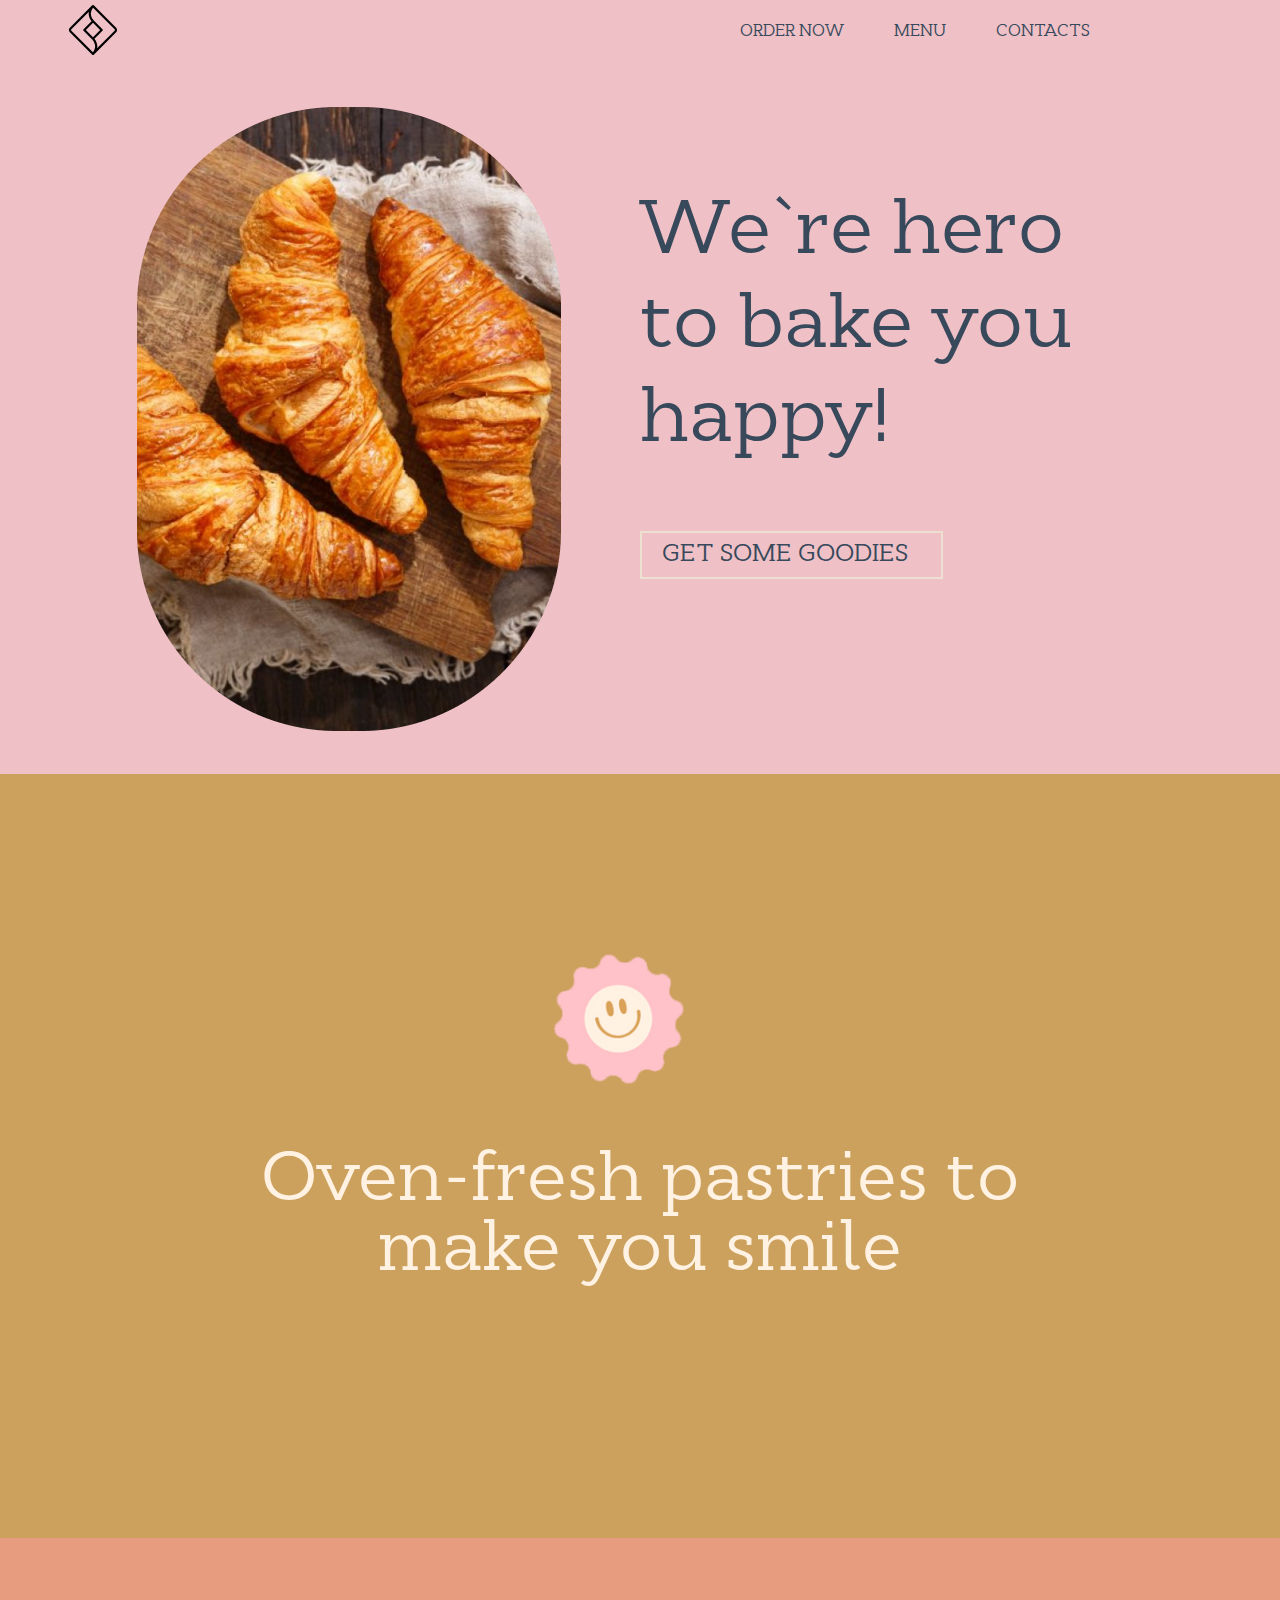
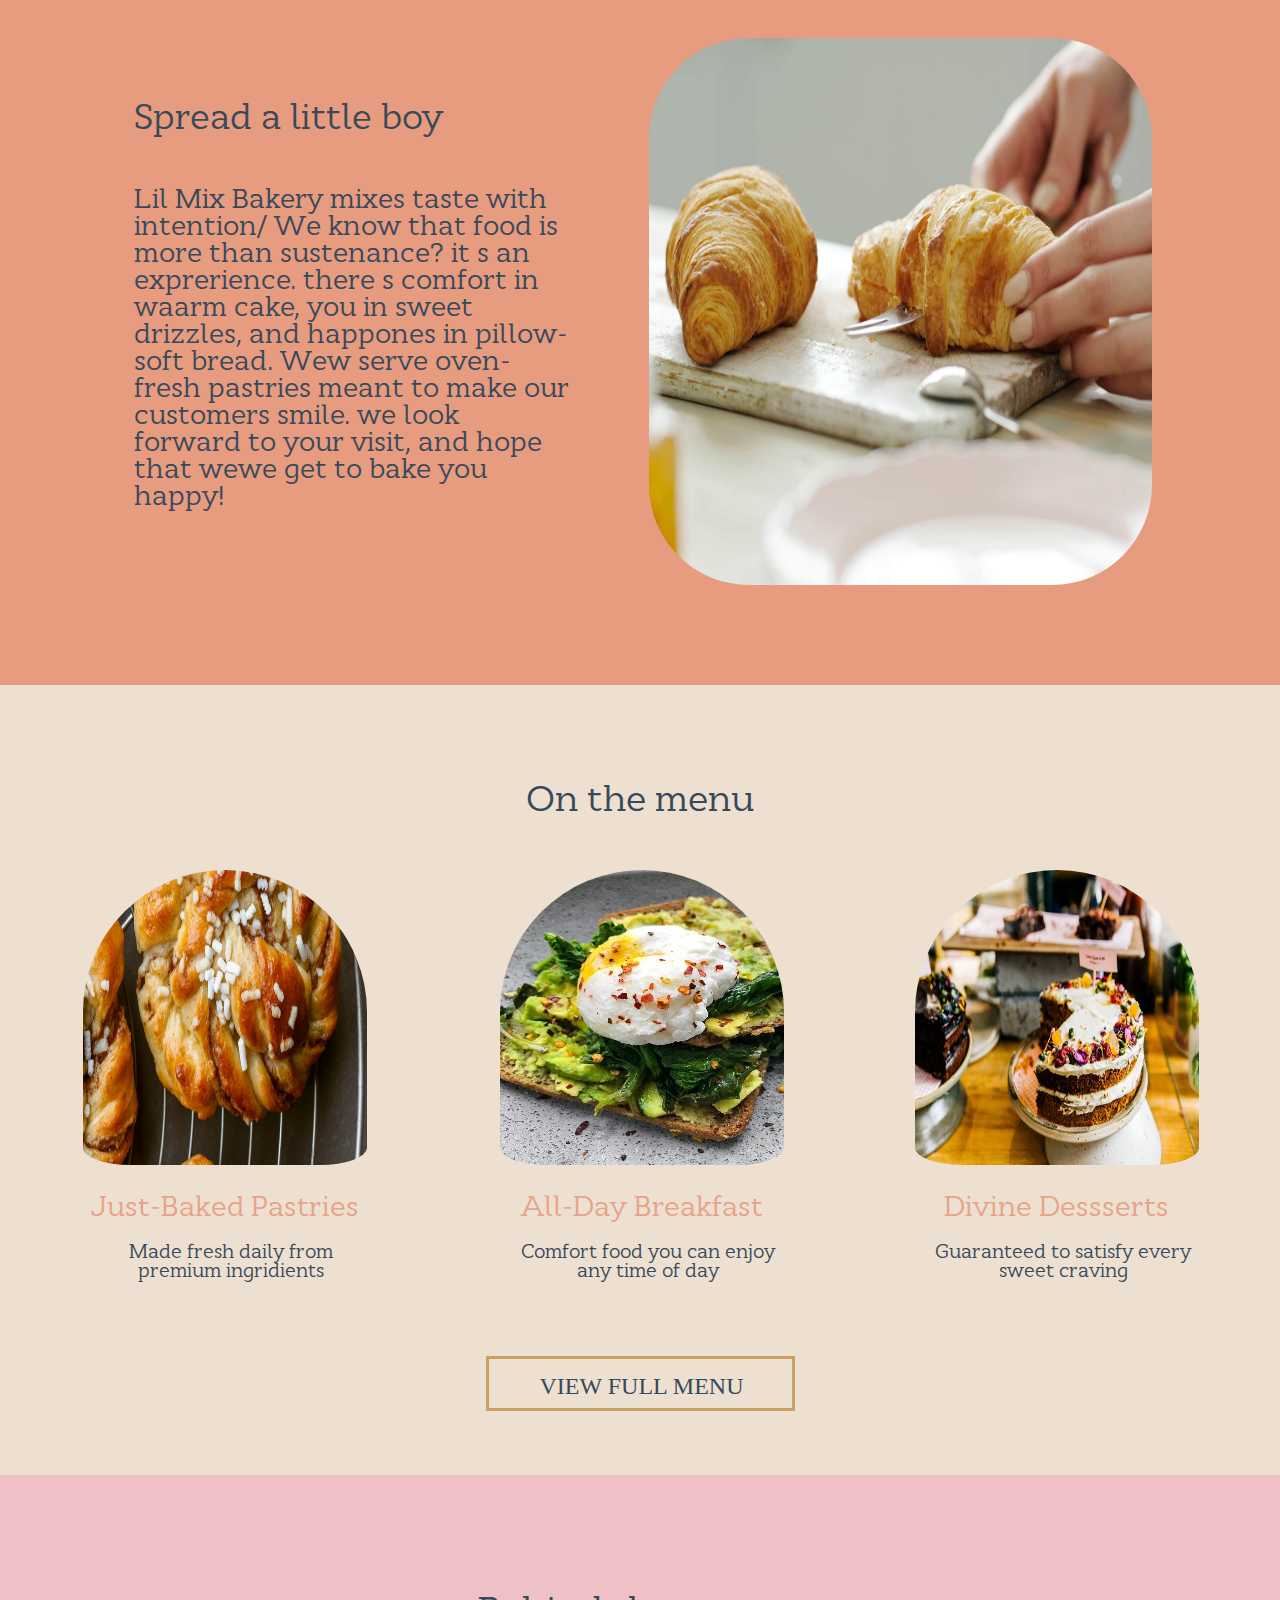
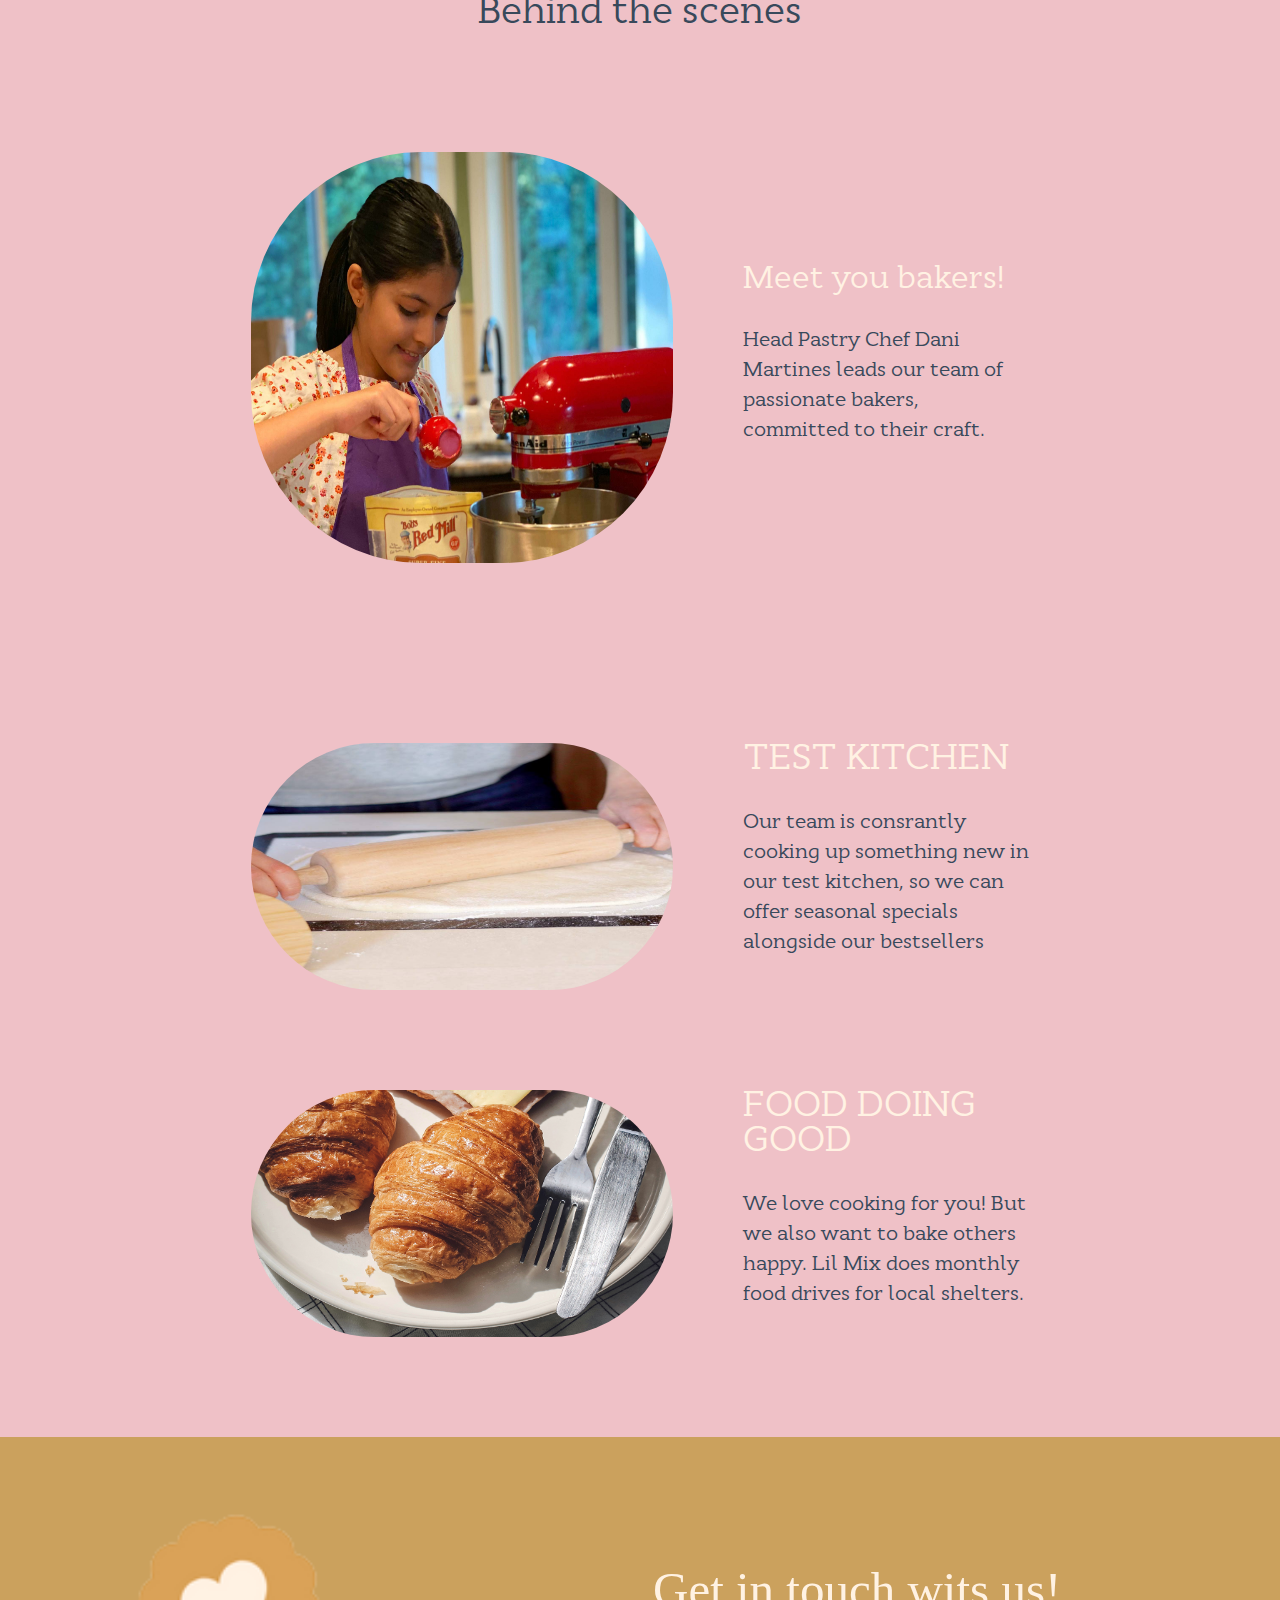
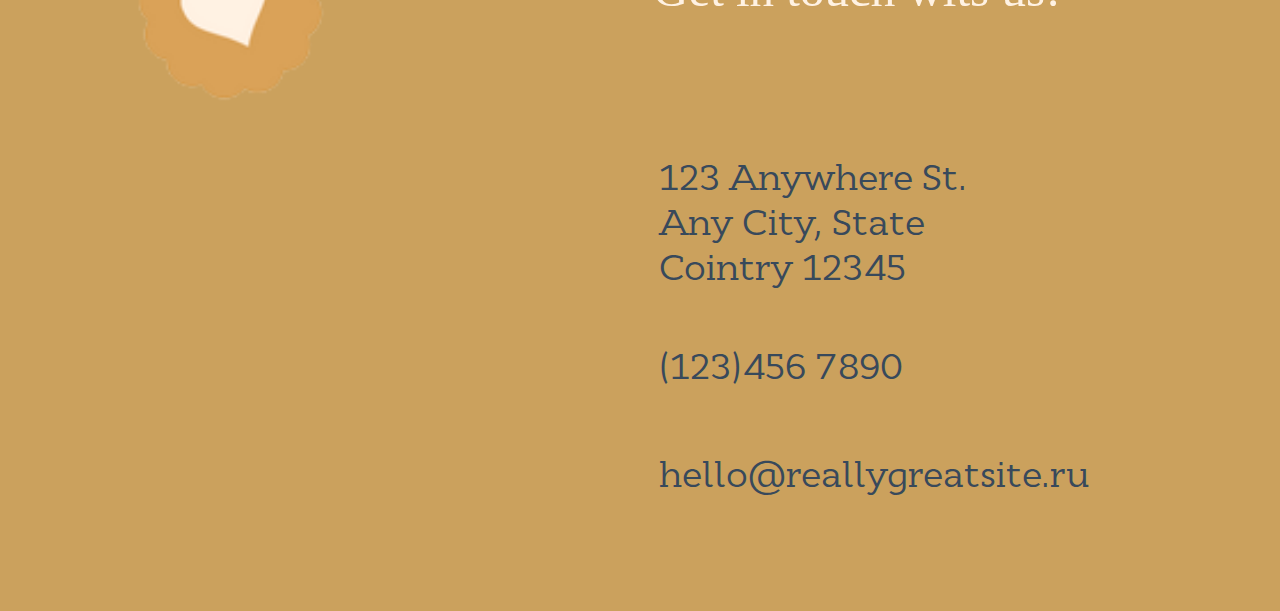
==== index.html @ 9c83f5f5 "first commit" ====
<!DOCTYPE html>
<html lang="en">
<head>
    <meta charset="UTF-8">
    <meta name="viewport" content="width=device-width, initial-scale=1.0">
    <link rel="stylesheet" href="./style/style.css">
    <link rel="stylesheet" href="./style/reset.css">
    <title>Document</title>
</head>
<body>
    <header>
        <div class="container">
            <div class="header">
                <a href="" class="header-logo"><img class="header-logo__img" src="/img/logo.svg" alt=""></a>
                <nav>
                    <ul class="header-list">
                        <li class="header-list__item"><a href="tel:1234567890" class="header-list__item__link">Order now</a></li>
                        <li class="header-list__item"><a href="index.html#menu" class="header-list__item__link">Menu</a></li>
                        <li class="header-list__item"><a href="index.html#footer" class="header-list__item__link">Contacts</a></li>
                    </ul>
                </nav>
            </div>
        </div>
    </header>
    <main>
        <section class="hero">
            <div class="container">
                <div class="hero-content">
                    <div class="hero-content__info">
                        <h1 class="hero-content_info_header">We`re hero to bake you happy!</h1>
                        <a href="" class="hero-content_info__bnt">Get some goodies</a>
                    </div>
                </div>
            </div>
        </section>
        <section class="oven">
            <img src="./img/img2.png" alt="" class="oven-img">
            <p class="oven-paragraph">Oven-fresh pastries to make you smile</p>
        </section>
        <section class="joy">
            <div class="container">
                <div class="joy-info">
                    <div class="joy-info__content">
                        <h3 class="juy-info__content__header">Spread a little boy</h3>
                        <p class="juy-info__content__paragraph">Lil Mix Bakery mixes taste with intention/ We know that food is more than sustenance?  it s an exprerience. there s comfort in waarm cake, you in sweet drizzles, and happones in pillow-soft bread. Wew serve oven-fresh pastries meant to make our customers smile. we look forward to your visit, and hope that wewe get to bake you happy!</p>
                    </div>
                    <img class="joy-info__img" src="./img/imgh2.jpg" alt="">
                </div>
            </div>
        </section>
        <section class="menu">
            <div class="container">
                <h3 class="menu-header" id="menu">On the menu</h3>
                <ul class="menu-items">
                    <li class="menu-items__item">
                        <img src="./img/imgcard1.png" alt="" class="menu-items__item__img">
                        <a class="menu-items__item__header">Just-Baked Pastries</a>
                        <p class="menu-items__item_paragraph">Made fresh daily from premium ingridients</p>
                    </li>
                    <li class="menu-items__item">
                        <img src="./img/imgcard2.jpg" alt="" class="menu-items__item__img">
                        <a class="menu-items__item__header">All-Day Breakfast</a>
                        <p class="menu-items__item_paragraph">Comfort food you can enjoy any time of day</p>
                    </li>
                    <li class="menu-items__item">
                        <img src="./img/imgcard3.jpg" alt="" class="menu-items__item__img">
                        <a class="menu-items__item__header">Divine Dessserts</a>
                        <p class="menu-items__item_paragraph">Guaranteed to satisfy every sweet craving</p>
                    </li>
                </ul>
                <a href="" class="menu-btn">View full menu</a>
            </div>
        </section>
        <section class="behind">
            <div class="container">
                <h3 class="behind-header">Behind the scenes</h3>
                <ul class="behind-list">
                    <li class="behind-list__item">
                        <img src="./img/meet.jpg" alt="" class="behind-list__item__img">
                        <div class="behind-list__item__info">
                            <h3 class="behind-list__item__info_header1">Meet you bakers!</h3>
                            <div class="behind-list__item__info__paragraph">Head Pastry Chef Dani Martines leads our team of passionate bakers, committed to their craft.</div>
                        </div>
                    </li>
                    <li class="behind-list__item">
                        <img src="./img/meet2.jpg" alt="" class="behind-list__item__img2">
                        <div class="behind-list__item__info">
                            <h3 class="behind-list__item__info_header">Test Kitchen</h3>
                            <div class="behind-list__item__info__paragraph">Our team is consrantly cooking up something new in our test kitchen, so we can offer seasonal specials alongside our bestsellers</div>
                        </div>
                    </li>
                    <li class="behind-list__item">
                        <img src="./img/meet3.png" alt="" class="behind-list__item__img2">
                        <div class="behind-list__item__info">
                            <h3 class="behind-list__item__info_header">Food doing good</h3>
                            <div class="behind-list__item__info__paragraph">We love cooking for you! But we also want to bake others happy. Lil Mix does monthly food drives for local shelters.</div>
                        </div>
                    </li>
                </ul>
            </div>
        </section>
    </main>
    <footer>
        <div class="footer-container" id="footer">
            <div class="footer-info">
                <h3 class="footer-info__header">Get in touch wits us!</h3>
                <p class="footer-info__paragraph">123 Anywhere St. Any City, State Cointry 12345</p>
                <a href="tel:1234567890" class="footer-info__link">(123)456 7890<br><br><br></a>
                <a href="mailto:hello@reallygreatsite.ru" class="footer-info__link">hello@reallygreatsite.ru</a>
            </div>
        </div>
    </footer>
</body>
</html>
---- style/style.css ----
@font-face {
    font-weight: 400; 
    font-family: CynthoSlabPro;
    src: url("../fonts/CynthoSlabPro-Italic.otf");
    font-style: italic;
}
  
@font-face {
    font-weight: 400; 
    font-family: CynthoSlabPro;
    src: url("../fonts/CynthoSlabPro-Regular.otf");
    font-style: normal;
}
:root {
    --color-textprem: #38495B;
    --color-textel:#FFF2E3;
    --color-textor:#E7A389;
    --header-color:#EFC1C7;
    --section2:#CBA15D;
    --section3:#E79B7F;
    --section4:#EDE0D1;
    --footer:#CBA15D;
  }
  
.container{
    margin: 0 auto;
    max-width: 1145px;
}
header{
    background-color: var(--header-color) ;
}
.header{
    padding-top: 5px;
    display: flex;
    align-items: center;
    padding-bottom: 5px;
}
.header-logo{
    padding-right: 50%;
}
.header-logo__img{
    width: 50%;
}
.header-list{
    display: flex;
    justify-content: space-between;
    list-style-type: none;
}
.header-list__item:not(:last-child){
    padding-right: 50px;
}
.header-list__item__link{
    text-decoration: none;
    color:var(--color-textprem);
    font-family:'CynthoSlabPro';
    text-transform: uppercase;
}
.header-list__item__link:hover{
    opacity: 70%;
    cursor: pointer;
}
.hero{
    background-color: var(--header-color);
    padding-top: 54px;
    padding-bottom: 195px;
    background-image: url(../img/imgh1.png);
    background-repeat: no-repeat;
    background-position: 16% center;
}
.hero-content{
    justify-content: right;
    display: flex;
    padding-top: 70px;
    margin-right: 140px;
}
.hero-content__info{
    justify-content: right;
    display: flex;
    flex-direction: column;
    max-width: 43%;
}
.hero-content_info_header{
    font-family: 'CynthoSlabPro';
    font-size: 76px;
    color: var(--color-textprem);
    margin-bottom: 62px;
    letter-spacing: normal;
    line-height: 94px;

}
.hero-content_info__bnt{
    border: 2px solid var(--section4);
    padding: 10px 20px 10px 20px;
    font-size: 24px;
    font-family: 'CynthoSlabPro';
    text-decoration: none;
    color: var(--color-textprem);
    text-transform: uppercase;
    max-width: 259px;
}
.hero-content_info__bnt:hover{
    opacity: 70%;
    cursor: pointer;
}
.oven{
    padding-top: 166px;
    padding-bottom: 250px;
    background-color: var(--section2);
    display: flex;
    flex-direction: column;
    justify-content: center;
    align-items: center;
}
.oven-img{
    width: 157px;
    margin-left: -44px;
}
.oven-paragraph{
    color: var(--color-textel);
    padding-top: 50px;
    font-size: 70px;
    width: 60%;
    text-align: center;
    font-family: 'CynthoSlabPro';
}
.joy{
    background-color: var(--section3);
    padding-top: 100px;
    padding-bottom: 100px;
}
.joy-info{
    display: flex;
}
.joy-info__content{
    padding-top: 65px;
    width: 38%;
    padding-left: 66px;
    margin-right: 80px;
}
.joy-info__img{
    width: 44%;
    border-radius: 100px;
    height: 547px;
}
.juy-info__content__header{
    color: var(--color-textprem);
    font-size: 35px;
    font-family:'CynthoSlabPro';
    padding-bottom: 50px;
}
.juy-info__content__paragraph{
    color: var(--color-textprem);
    font-family:'CynthoSlabPro';
    font-size: 27px;
}
.menu{
    background-color: var(--section4);
    padding-bottom: 64px;
}
.menu-header{
    font-size: 36px;
    font-family: 'CynthoSlabPro';
    color: var(--color-textprem);
    padding-top: 99px;
    padding-bottom: 50px;
    text-align: center;
}
.menu-items__item__img{
    border-radius: 150px 150px 50px 50px;
    width: 284px;
    height: 295px;
    padding-bottom: 30px;
}
.menu-items__item__header{
    font-family:'CynthoSlabPro';
    padding-bottom: 21px;
    font-size: 28px;
    color: var(--color-textor);
    text-decoration: none;
}
.menu-items__item__header:hover{
    opacity: 70%;
    cursor: pointer;
}
.menu-items__item_paragraph{
    font-family:'CynthoSlabPro';
    padding: 0px 19px 0px 32px;
    font-size: 19px;
    color: var(--color-textprem);
    text-align: center;
}
.menu-items{
    display: flex;
    justify-content: center;
    margin-bottom:74px ;
}
.menu-items__item{
    display: flex;
    flex-direction: column;
    justify-content: center;
    align-items: center;
}
.menu-items__item:not(:last-child){
    margin-right: 100px;
}
.menu-btn{
    text-transform: uppercase;
    font-size: 24px;
    color: var(--color-textprem);
    border: 3px solid var(--section2);
    padding: 15px 0px 10px 3px;
    display: flex;
    justify-content: center;
    align-items: center;
    width: 300px;
    margin: 0 auto;
    text-decoration: none;
}
.menu-btn:hover{
    opacity: 70%;
    cursor: pointer;
}
.behind{
    background-color: var(--header-color);
}
.behind-header{
    font-family:'CynthoSlabPro';
    padding-top: 120px;
    font-size: 37px;
    color: var(--color-textprem);
    padding-bottom: 120px;
    text-align: center;
}
.behind-list__item:not(:last-child){
    display: flex;
    justify-content: center;
    padding-bottom: 180px;
}
.behind-list__item:nth-child(2){
    display: flex;
    justify-content: center;
    padding-bottom: 100px;
}
.behind-list__item:nth-child(3){
    justify-content: center;
    display: flex;
    padding-bottom: 100px;
}
.behind-list__item__img{
    width: 422px;
    height: 411px;
    border-radius: 170px;
    margin-right: 70px;
}
.behind-list__item__img2{
    width: 422px;
    height: 247px;
    border-radius: 200px;
    margin-right: 70px;
}
.behind-list__item__info{
    display: flex;
    flex-direction: column;
    max-width: 25%;
}
.behind-list__item__info_header1{
    font-family: 'CynthoSlabPro';
    padding-top: 113px;
    padding-bottom: 30px;
    color: var(--color-textel);
    font-size: 31px;
}
.behind-list__item__info_header{
    font-family:'CynthoSlabPro';
    padding-bottom: 30px;
    color: var(--color-textel);
    font-size: 35px;
    text-transform: uppercase;
}
.behind-list__item__info__paragraph{
    font-family: 'CynthoSlabPro';
    color: var(--color-textprem);
    font-size: 20px;
    line-height: 30px;
}
footer{
    background-image: url(../img/img4.png);
    background-position: 10% 8%;
    background-size: 20%;
    background-repeat: no-repeat;
    background-color: var(--footer);
}
.footer-container{
    padding-top: 88px;
    padding-bottom: 115px;
}
.footer-container{
    padding-top: 88px;
    padding-bottom: 115px;
    display: flex;
    margin: 0 auto;
    max-width: 60%;
    justify-content: right;
    padding-left: 20%;
}
.footer-info__header{
    padding-bottom: 130px;
    color: var(--color-textel);
    font-size: 49px;
    padding-left: 269px;
    padding-top: 40px;
}
.footer-info__paragraph{
    font-family: 'CynthoSlabPro';
    color: var(--color-textprem);
    font-size: 36px;
    max-width: 45%;
    padding-left: 275px;
    padding-top: 15px;
    line-height: 45px;
    padding-bottom: 58px;
}
.footer-info__link{
    font-family: 'CynthoSlabPro';
    padding-left: 275px;
    color: var(--color-textprem);
    font-size: 36px;
    text-decoration: none;
}
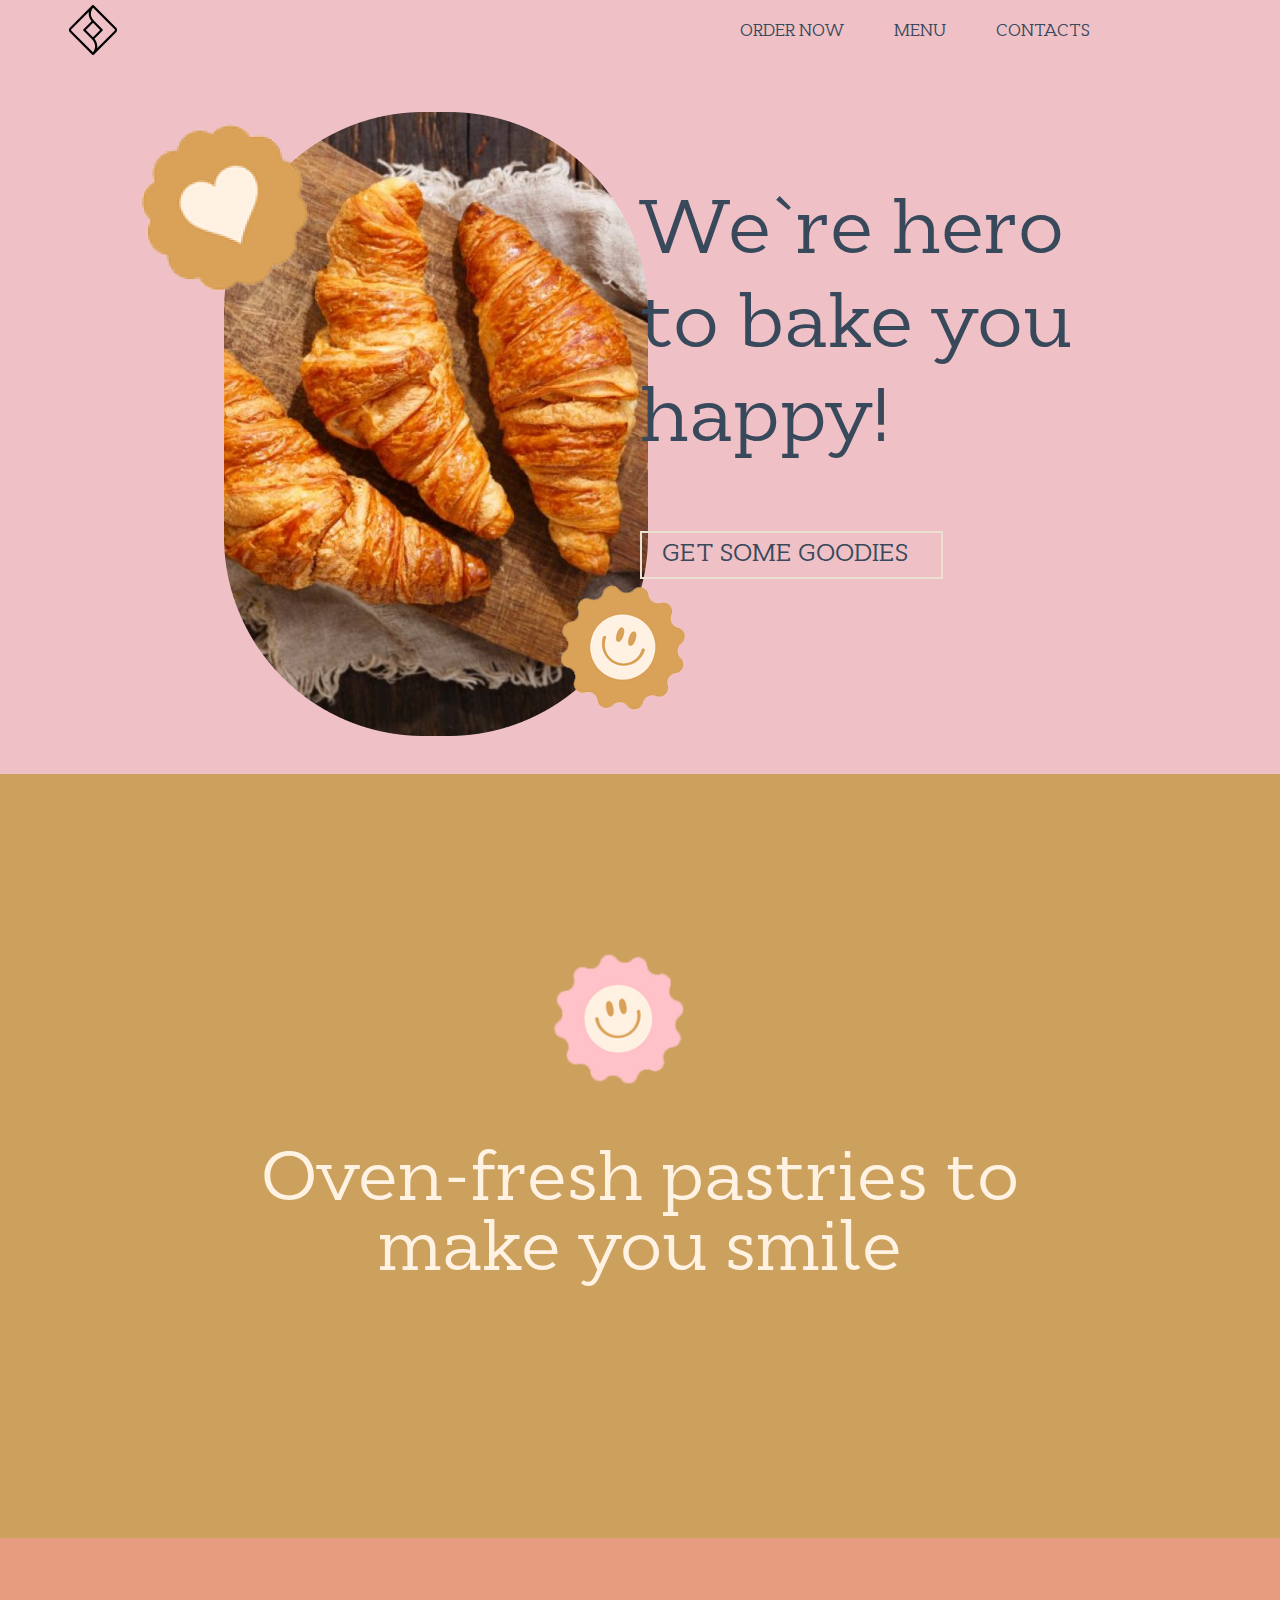
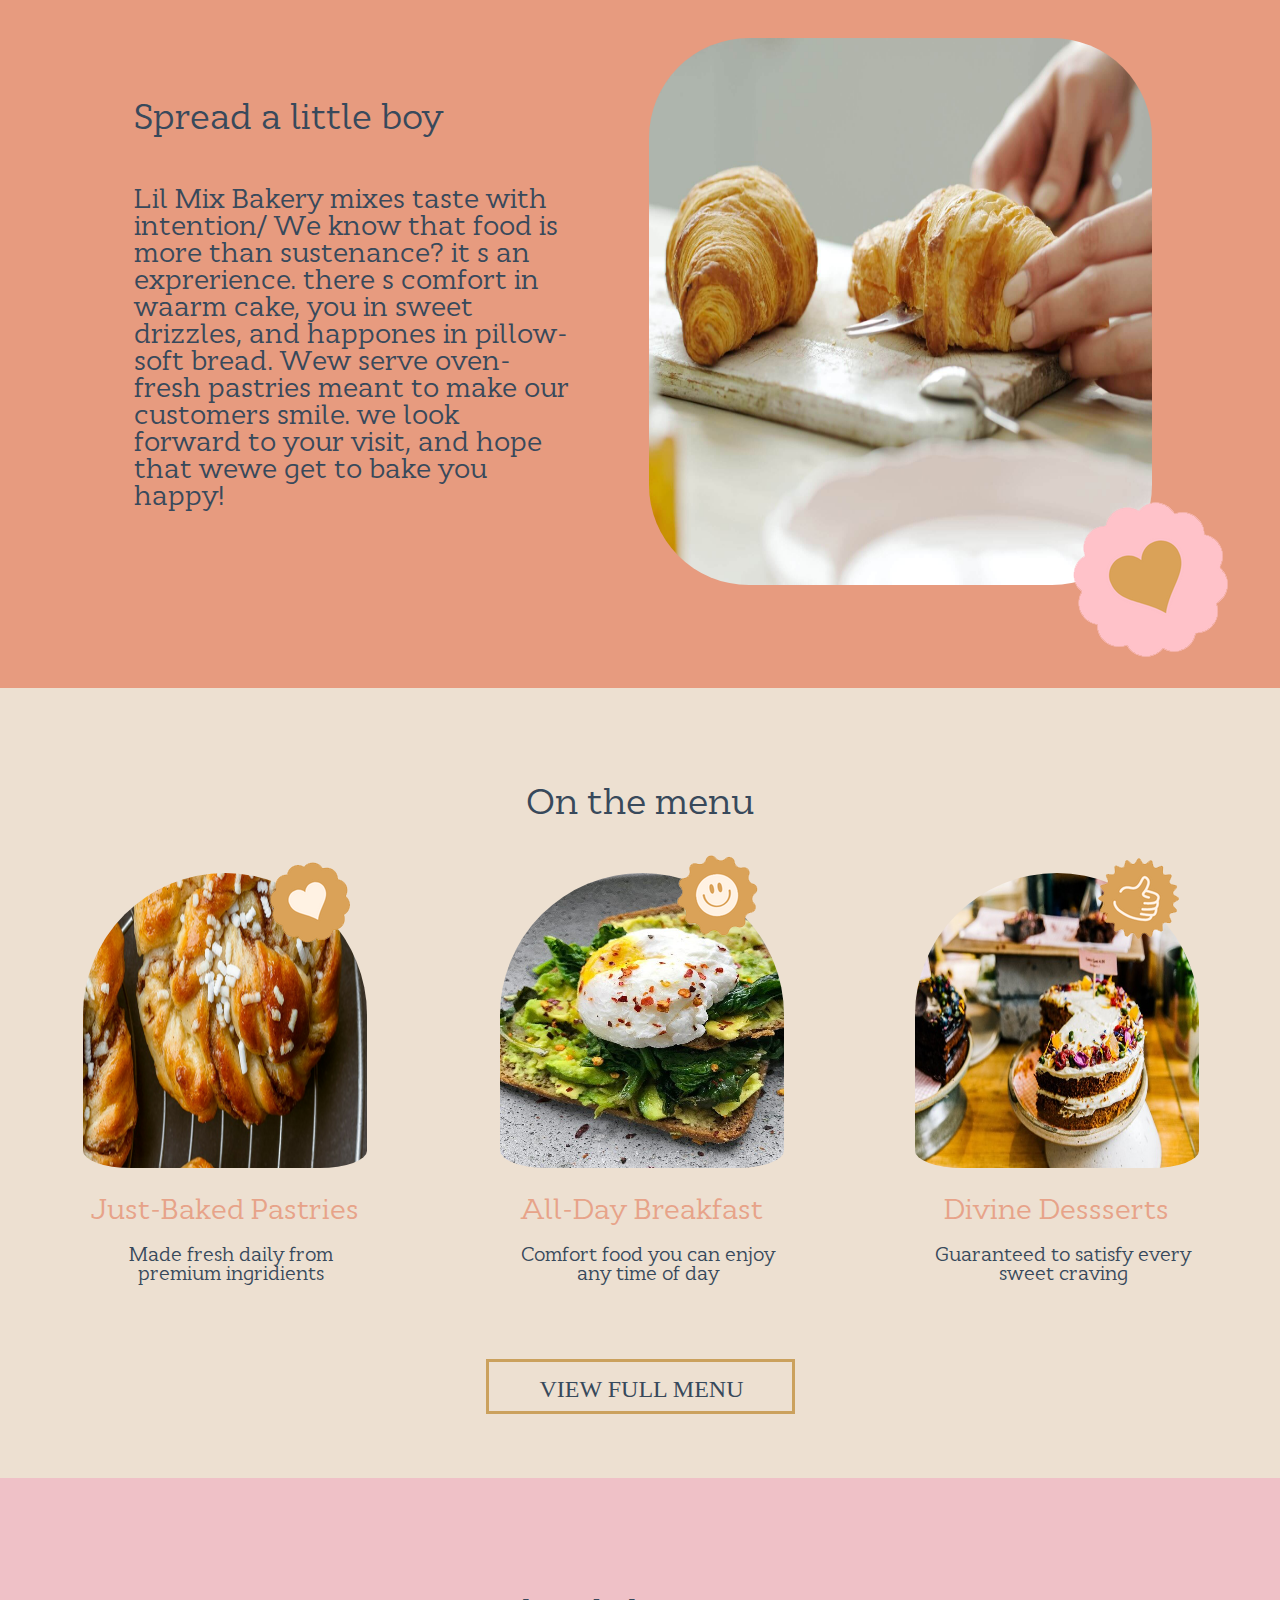
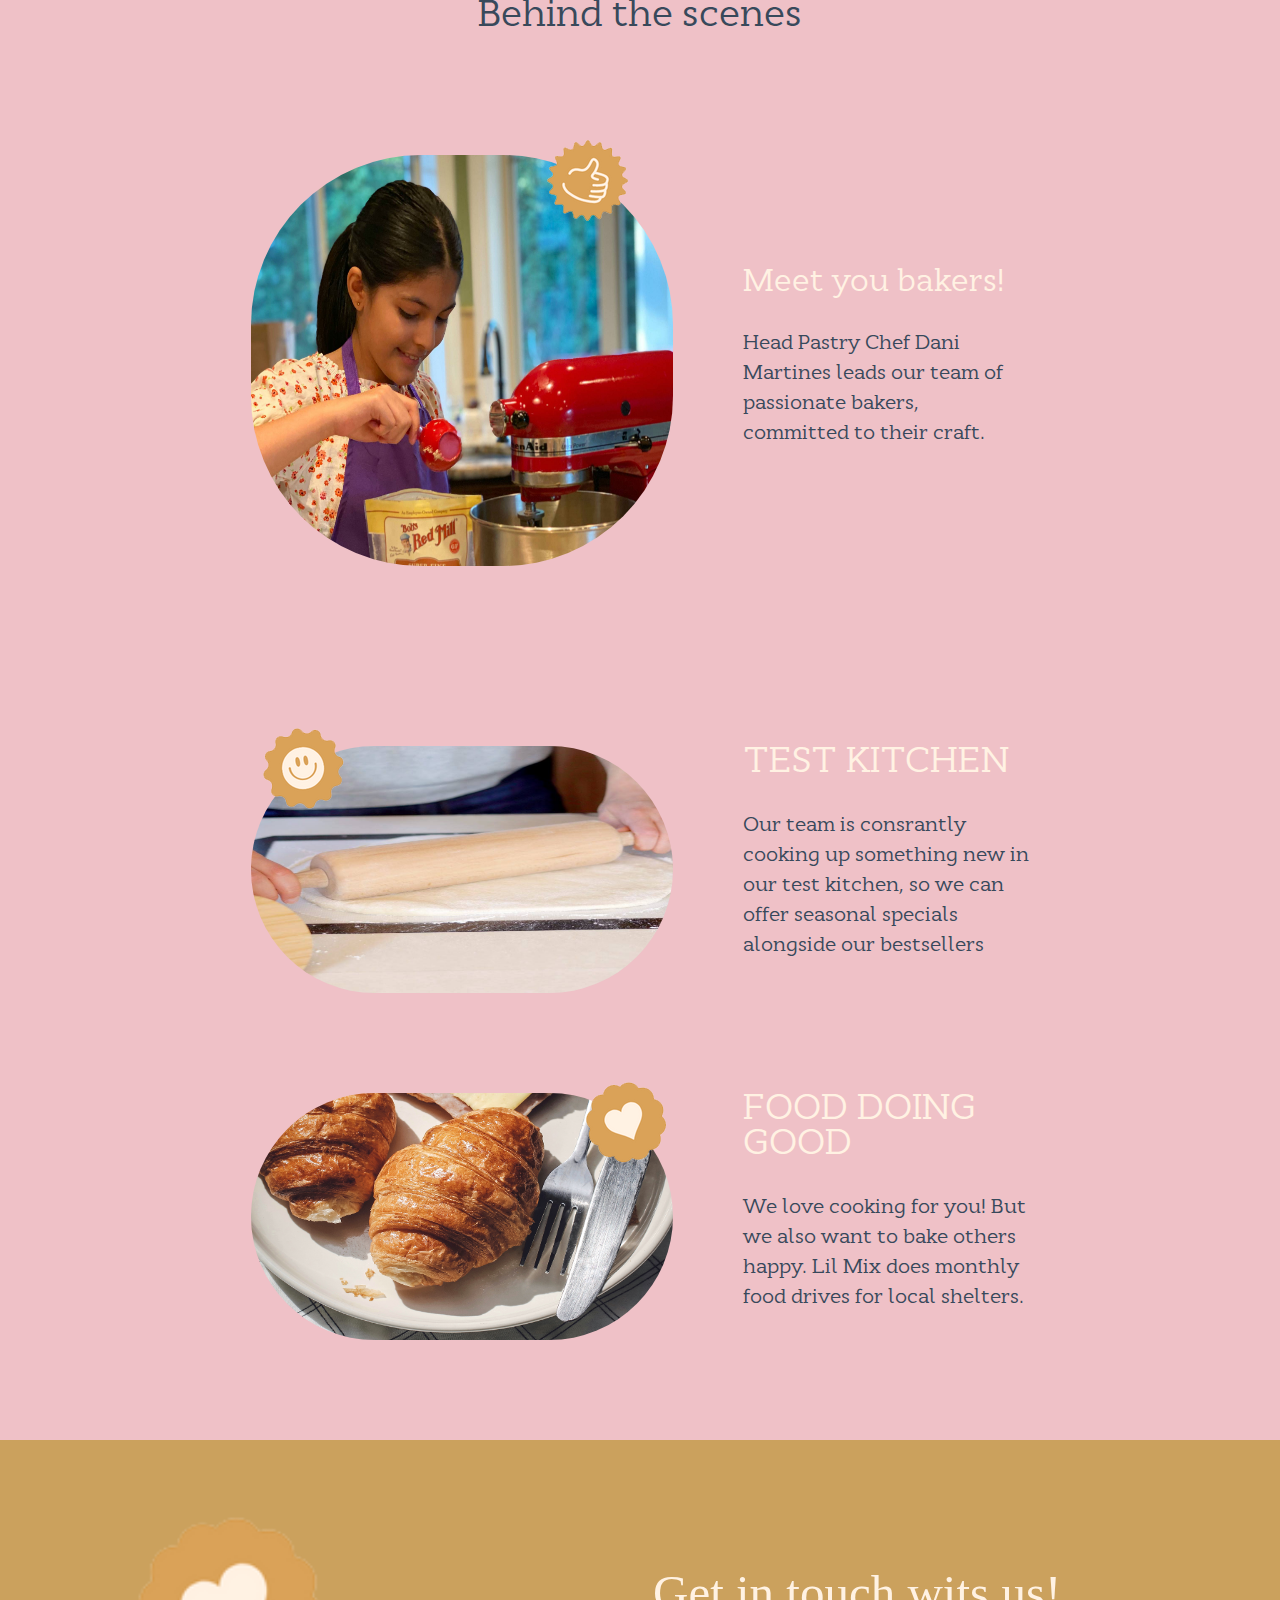
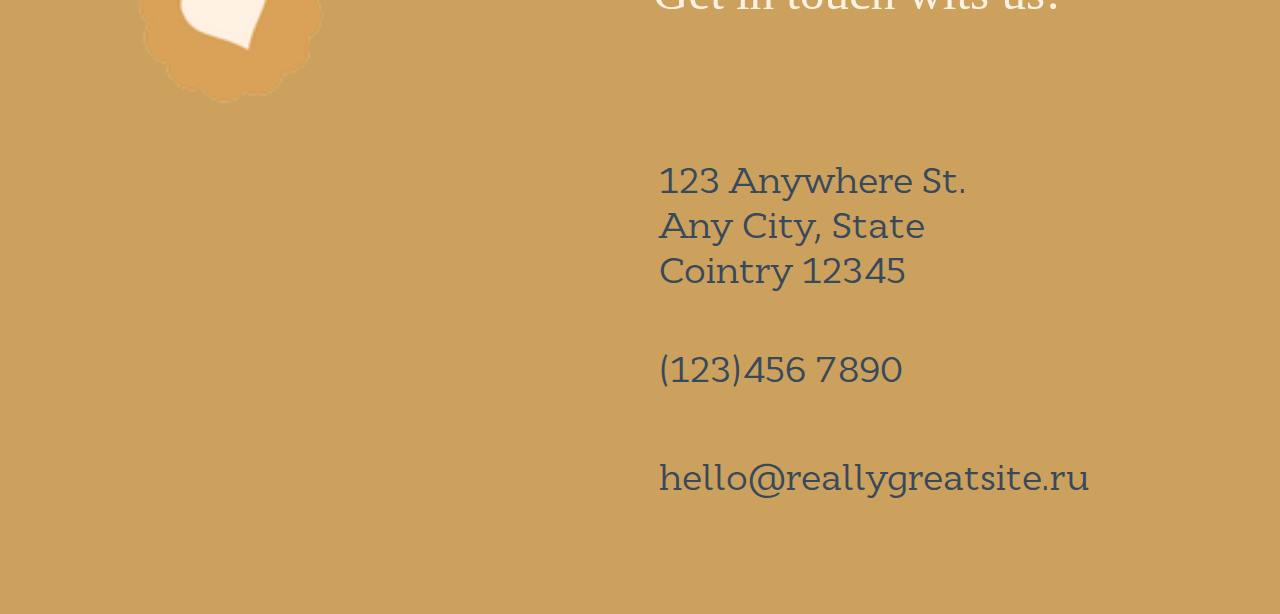
==== commit 8b3dfc4d: "Add media and privacy.html and teams.html" ====
--- a/index.html
+++ b/index.html
@@ -11,7 +11,7 @@
     <header>
         <div class="container">
             <div class="header">
-                <a href="" class="header-logo"><img class="header-logo__img" src="/img/logo.svg" alt=""></a>
+                <a href="" class="header-logo"><img class="header-logo__img" src="./img/logo.svg" alt=""></a>
                 <nav>
                     <ul class="header-list">
                         <li class="header-list__item"><a href="tel:1234567890" class="header-list__item__link">Order now</a></li>
@@ -44,7 +44,7 @@
                         <h3 class="juy-info__content__header">Spread a little boy</h3>
                         <p class="juy-info__content__paragraph">Lil Mix Bakery mixes taste with intention/ We know that food is more than sustenance?  it s an exprerience. there s comfort in waarm cake, you in sweet drizzles, and happones in pillow-soft bread. Wew serve oven-fresh pastries meant to make our customers smile. we look forward to your visit, and hope that wewe get to bake you happy!</p>
                     </div>
-                    <img class="joy-info__img" src="./img/imgh2.jpg" alt="">
+                    <div class="img"><img class="joy-info__img" src="./img/imgh2.jpg" alt=""></div>
                 </div>
             </div>
         </section>
--- a/style/style.css
+++ b/style/style.css
@@ -127,6 +127,7 @@
     background-color: var(--section3);
     padding-top: 100px;
     padding-bottom: 100px;
+    position: relative;
 }
 .joy-info{
     display: flex;
@@ -138,9 +139,23 @@
     margin-right: 80px;
 }
 .joy-info__img{
-    width: 44%;
+    width: 100%;
     border-radius: 100px;
     height: 547px;
+}
+.img{
+    width: 44%;
+    position: relative;
+}
+.img::after{
+    content: "";
+    position: absolute;
+    width: 100%;
+    height: 100%;
+    background-image: url(../img/img3.png);
+    background-repeat: no-repeat;
+    left: 394px;
+    top: 434px;
 }
 .juy-info__content__header{
     color: var(--color-textprem);
@@ -199,6 +214,37 @@
     flex-direction: column;
     justify-content: center;
     align-items: center;
+    position: relative;
+}
+.menu-items__item:nth-child(1):after{
+    content: "";
+    position: absolute;
+    width: 100%;
+    height: 100%;
+    background-image: url(../img/img4.png);
+    background-repeat: no-repeat;
+    left: 186px;
+    top: -27px;
+}
+.menu-items__item:nth-child(2):after{
+    content: "";
+    position: absolute;
+    width: 100%;
+    height: 100%;
+    background-image: url(../img/img5.png);
+    background-repeat: no-repeat;
+    left: 186px;
+    top: -27px;
+}
+.menu-items__item:nth-child(3):after{
+    content: "";
+    position: absolute;
+    width: 100%;
+    height: 100%;
+    background-image: url(../img/img6.png);
+    background-repeat: no-repeat;
+    left: 186px;
+    top: -27px;
 }
 .menu-items__item:not(:last-child){
     margin-right: 100px;
@@ -235,16 +281,49 @@
     display: flex;
     justify-content: center;
     padding-bottom: 180px;
+    position: relative;
+}
+.behind-list__item:nth-child(1):after{
+    content: "";
+    position: absolute;
+    width: 100%;
+    height: 100%;
+    background-image: url(../img/img6.png);
+    background-repeat: no-repeat;
+    left: 468px;
+    top: -27px;
+}
+.behind-list__item:nth-child(2):after{
+    content: "";
+    position: absolute;
+    width: 100%;
+    height: 100%;
+    background-image: url(../img/img5.png);
+    background-repeat: no-repeat;
+    left: 186px;
+    top: -27px;
+}
+.behind-list__item:nth-child(3):after{
+    content: "";
+    position: absolute;
+    width: 100%;
+    height: 100%;
+    background-image: url(../img/img4.png);
+    background-repeat: no-repeat;
+    left: 502px;
+    top: -27px;
 }
 .behind-list__item:nth-child(2){
     display: flex;
     justify-content: center;
     padding-bottom: 100px;
+    position: relative;
 }
 .behind-list__item:nth-child(3){
     justify-content: center;
     display: flex;
     padding-bottom: 100px;
+    position: relative;
 }
 .behind-list__item__img{
     width: 422px;
@@ -326,4 +405,656 @@
     color: var(--color-textprem);
     font-size: 36px;
     text-decoration: none;
-}+}
+@media (max-width:1100px) and (min-width:769px){
+    .hero {
+        background-color: var(--header-color);
+        padding-top: 54px;
+        padding-bottom: 195px;
+        background-image: url(../img/imgh1.png);
+        background-repeat: no-repeat;
+        background-position: -1% center;
+        background-size: 53%;
+    }
+    .hero-content {
+        justify-content: right;
+        display: flex;
+        padding-top: 70px;
+        margin-right: 0;
+    }
+    .hero-content__info {
+        justify-content: right;
+        display: flex;
+        flex-direction: column;
+        max-width: 48%;
+    }
+    .hero-content_info_header {
+        font-family: 'CynthoSlabPro';
+        font-size: 73px;
+        color: var(--color-textprem);
+        margin-bottom: 62px;
+        letter-spacing: normal;
+        line-height: 94px;
+    }
+    .hero-content_info__bnt {
+        border: 2px solid var(--section4);
+        padding: 10px 20px 10px 20px;
+        font-size: 24px;
+        font-family: 'CynthoSlabPro';
+        text-decoration: none;
+        color: var(--color-textprem);
+        text-transform: uppercase;
+        max-width: 259px;
+    }
+    .joy-info {
+        display: flex;
+        flex-direction: column-reverse;
+    }
+    .joy-info__content {
+        padding-top: 65px;
+        width: 100%;
+        padding-left: 0;
+        margin-right: 0; 
+    }
+    .img {
+        width: 100%;
+        position: relative;
+    }
+    .img::after {
+        content: "";
+        position: absolute;
+        width: 17%;
+        height: 100%;
+        background-image: url(../img/img3.png);
+        background-repeat: no-repeat;
+        left: 80%;
+        top: 406px;
+    }
+    .menu-items {
+        display: flex;
+        justify-content: center;
+        margin-bottom: 74px;
+        flex-wrap: wrap;
+    }
+    .menu-items__item:not(:last-child) {
+        margin-right: 0;
+        margin-bottom: 50px;
+    }
+    .menu-items__item:nth-child(1):after {
+        content: "";
+        position: absolute;
+        width: 50%;
+        height: 100%;
+        background-image: url(../img/img4.png);
+        background-repeat: no-repeat;
+        left: 260px;
+        top: -27px;
+    }
+    .menu-items__item:nth-child(2):after {
+        content: "";
+        position: absolute;
+        width: 50%;
+        height: 100%;
+        background-image: url(../img/img5.png);
+        background-repeat: no-repeat;
+        left: 260px;
+        top: -27px;
+    }
+    .menu-items__item:nth-child(3):after {
+        content: "";
+        position: absolute;
+        width: 50%;
+        height: 100%;
+        background-image: url(../img/img6.png);
+        background-repeat: no-repeat;
+        left: 260px;
+        top: -27px;
+    }
+    .behind-list__item:nth-child(1):after {
+        content: "";
+        position: absolute;
+        width: 50%;
+        height: 100%;
+        background-image: url(../img/img6.png);
+        background-repeat: no-repeat;
+        left: 460px;
+        top: -27px;
+    }
+    .behind-list__item:nth-child(2):after {
+        content: "";
+        position: absolute;
+        width: 50%;
+        height: 100%;
+        background-image: url(../img/img5.png);
+        background-repeat: no-repeat;
+        left: 163px;
+        top: -27px;
+    }
+    .behind-list__item:nth-child(3):after {
+        content: "";
+        position: absolute;
+        width: 50%;
+        height: 100%;
+        background-image: url(../img/img4.png);
+        background-repeat: no-repeat;
+        left: 478px;
+        top: -27px;
+    }
+}
+
+@media (max-width:768px) and (min-width:576px){
+    .container{
+        margin: 0 auto;
+        max-width: 700px;
+    }
+    .hero {
+        background-color: var(--header-color);
+        padding-top: 54px;
+        padding-bottom: 195px;
+        background-image: url(../img/imgh1.png);
+        background-repeat: no-repeat;
+        background-position: -1% center;
+        background-size: 53%;
+    }
+    .hero-content {
+        justify-content: right;
+        display: flex;
+        padding-top: 70px;
+        margin-right: 0;
+    }
+    .hero-content__info {
+        justify-content: right;
+        display: flex;
+        flex-direction: column;
+        max-width: 48%;
+    }
+    .hero-content_info_header {
+        font-family: 'CynthoSlabPro';
+        font-size: 73px;
+        color: var(--color-textprem);
+        margin-bottom: 62px;
+        letter-spacing: normal;
+        line-height: 94px;
+    }
+    .hero-content_info__bnt {
+        border: 2px solid var(--section4);
+        padding: 10px 20px 10px 20px;
+        font-size: 24px;
+        font-family: 'CynthoSlabPro';
+        text-decoration: none;
+        color: var(--color-textprem);
+        text-transform: uppercase;
+        max-width: 259px;
+    }
+    .joy-info {
+        display: flex;
+        flex-direction: column-reverse;
+    }
+    .joy-info__content {
+        padding-top: 65px;
+        width: 100%;
+        padding-left: 0;
+        margin-right: 0; 
+    }
+    .img {
+        width: 100%;
+        position: relative;
+    }
+    .img::after {
+        content: "";
+        position: absolute;
+        width: 26%;
+        height: 100%;
+        background-image: url(../img/img3.png);
+        background-repeat: no-repeat;
+        left: 70%;
+        top: 406px;
+    }
+    .menu-items {
+        display: flex;
+        justify-content: center;
+        margin-bottom: 74px;
+        flex-wrap: wrap;
+    }
+    .menu-items__item:not(:last-child) {
+        margin-right: 0;
+        margin-bottom: 50px;
+    }
+    .menu-items__item:nth-child(1):after {
+        content: "";
+        position: absolute;
+        width: 50%;
+        height: 100%;
+        background-image: url(../img/img4.png);
+        background-repeat: no-repeat;
+        left: 260px;
+        top: -27px;
+    }
+    .menu-items__item:nth-child(2):after {
+        content: "";
+        position: absolute;
+        width: 50%;
+        height: 100%;
+        background-image: url(../img/img5.png);
+        background-repeat: no-repeat;
+        left: 260px;
+        top: -27px;
+    }
+    .menu-items__item:nth-child(3):after {
+        content: "";
+        position: absolute;
+        width: 50%;
+        height: 100%;
+        background-image: url(../img/img6.png);
+        background-repeat: no-repeat;
+        left: 260px;
+        top: -27px;
+    }
+    .behind-list__item:nth-child(1):after {
+        content: "";
+        position: absolute;
+        width: 50%;
+        height: 100%;
+        background-image: url(../img/img6.png);
+        background-repeat: no-repeat;
+        left: 311px;
+        top: -27px;
+    }
+    .behind-list__item:nth-child(2):after {
+        content: "";
+        position: absolute;
+        width: 50%;
+        height: 100%;
+        background-image: url(../img/img5.png);
+        background-repeat: no-repeat;
+        left: 27px;
+        top: -27px;
+    }
+    .behind-list__item:nth-child(3):after {
+        content: "";
+        position: absolute;
+        width: 50%;
+        height: 100%;
+        background-image: url(../img/img4.png);
+        background-repeat: no-repeat;
+        left: 344px;
+        top: -27px;
+    }
+}
+@media (max-width:575px) and (min-width:290px){
+    .container{
+        margin: 0 auto;
+        max-width: 500px;
+    }
+    .header-logo {
+        padding-right: 0;
+    }
+    .hero {
+        background-color: var(--header-color);
+        padding-top: 54px;
+        padding-bottom: 195px;
+        background-image: none
+    }
+    .hero-content {
+        justify-content: center;
+        display: flex;
+        padding-top: 70px;
+        margin-right: 0;
+    }
+    .hero-content__info {
+        justify-content: right;
+        display: flex;
+        flex-direction: column;
+        max-width: 100%;
+    }
+    .hero-content_info_header {
+        font-family: 'CynthoSlabPro';
+        font-size: 73px;
+        color: var(--color-textprem);
+        margin-bottom: 62px;
+        letter-spacing: normal;
+        line-height: 94px;
+    }
+    .hero-content_info__bnt {
+        border: 2px solid var(--section4);
+        padding: 10px 20px 10px 20px;
+        font-size: 24px;
+        font-family: 'CynthoSlabPro';
+        text-decoration: none;
+        color: var(--color-textprem);
+        text-transform: uppercase;
+        max-width: 259px;
+    }
+    .joy-info {
+        display: flex;
+        flex-direction: column-reverse;
+    }
+    .joy-info__content {
+        padding-top: 65px;
+        width: 100%;
+        padding-left: 0;
+        margin-right: 0; 
+    }
+    .img {
+        width: 100%;
+        position: relative;
+    }
+    .img::after {
+        content: "";
+        position: absolute;
+        width: 38%;
+        height: 100%;
+        background-image: url(../img/img3.png);
+        background-repeat: no-repeat;
+        left: 62%;
+        top: 406px;
+    }
+    .menu-items {
+        display: flex;
+        justify-content: center;
+        margin-bottom: 74px;
+        flex-wrap: wrap;
+    }
+    .menu-items__item:not(:last-child) {
+        margin-right: 0;
+        margin-bottom: 50px;
+    }
+    .menu-items__item:nth-child(1):after {
+        content: "";
+        position: absolute;
+        width: 50%;
+        height: 100%;
+        background-image: url(../img/img4.png);
+        background-repeat: no-repeat;
+        left: 260px;
+        top: -27px;
+    }
+    .menu-items__item:nth-child(2):after {
+        content: "";
+        position: absolute;
+        width: 50%;
+        height: 100%;
+        background-image: url(../img/img5.png);
+        background-repeat: no-repeat;
+        left: 260px;
+        top: -27px;
+    }
+    .menu-items__item:nth-child(3):after {
+        content: "";
+        position: absolute;
+        width: 43%;
+        height: 100%;
+        background-image: url(../img/img6.png);
+        background-repeat: no-repeat;
+        left: 260px;
+        top: -27px;
+    }
+    .behind-list__item:nth-child(1):after {
+        content: "";
+        position: absolute;
+        width: 38%;
+        height: 100%;
+        background-image: url(../img/img6.png);
+        background-repeat: no-repeat;
+        left: 60%;
+        top: -27px;
+    }
+    .behind-list__item:nth-child(2):after {
+        content: "";
+        position: absolute;
+        width: 38%;
+        height: 100%;
+        background-image: url(../img/img5.png);
+        background-repeat: no-repeat;
+        left: 27px;
+        top: -27px;
+    }
+    .behind-list__item:nth-child(3):after {
+        content: "";
+        position: absolute;
+        width: 38%;
+        height: 100%;
+        background-image: url(../img/img4.png);
+        background-repeat: no-repeat;
+        left: 70%;
+        top: -27px;
+    }
+    .behind-list__item{
+        flex-direction: column;
+        padding-bottom: 60px;
+    }
+    .behind-list__item:not(:last-child){
+        flex-direction: column;
+        padding-bottom: 60px;
+    }
+    .behind-list__item__info{
+        max-width: 100%;
+        padding-top: 40px;
+    }
+    .behind-list__item__info_header1{
+        padding-top: 0;
+    }
+    footer{
+        background-image: none;
+    }
+}
+@media (max-width:290px){
+    .container{
+        margin: 0 auto;
+        max-width: 500px;
+    }
+    .header-logo {
+        padding-right: 0;
+    }
+    .hero {
+        background-color: var(--header-color);
+        padding-top: 54px;
+        padding-bottom: 195px;
+        background-image: none
+    }
+    .header-logo{
+        display: none;
+    }
+    .header-list__item__link{
+        font-size: 10px;
+    }
+    .hero-content {
+        justify-content: center;
+        display: flex;
+        padding-top: 70px;
+        margin-right: 0;
+    }
+    .hero-content__info {
+        justify-content: right;
+        display: flex;
+        flex-direction: column;
+        max-width: 100%;
+    }
+    .hero-content_info_header {
+        font-family: 'CynthoSlabPro';
+        font-size: 73px;
+        color: var(--color-textprem);
+        margin-bottom: 62px;
+        letter-spacing: normal;
+        line-height: 94px;
+    }
+    .hero-content_info__bnt {
+        border: 2px solid var(--section4);
+        padding: 10px 20px 10px 20px;
+        font-size: 24px;
+        font-family: 'CynthoSlabPro';
+        text-decoration: none;
+        color: var(--color-textprem);
+        text-transform: uppercase;
+        margin: 0 auto;
+        max-width: 70%;
+        text-align: center;
+    }
+    .oven-paragraph {
+        color: var(--color-textel);
+        padding-top: 50px;
+        font-size: 70px;
+        width: 100%;
+        text-align: center;
+        font-family: 'CynthoSlabPro';
+    }
+    .joy-info {
+        display: flex;
+        flex-direction: column-reverse;
+    }
+    .joy-info__content {
+        padding-top: 65px;
+        width: 100%;
+        padding-left: 0;
+        margin-right: 0; 
+    }
+    .img {
+        width: 100%;
+        position: relative;
+        display: none;
+    }
+    .img::after {
+        content: "";
+        position: absolute;
+        width: 38%;
+        height: 100%;
+        background-image: url(../img/img3.png);
+        background-repeat: no-repeat;
+        left: 333px;
+        top: 406px;
+    }
+    .menu-items {
+        display: flex;
+        justify-content: center;
+        margin-bottom: 74px;
+        flex-wrap: wrap;
+    }
+    .menu-items__item:not(:last-child) {
+        margin-right: 0;
+        margin-bottom: 50px;
+    }
+    .menu-items__item:nth-child(1):after {
+        content: "";
+        position: absolute;
+        width: 34%;
+        height: 100%;
+        background-image: url(../img/img4.png);
+        background-repeat: no-repeat;
+        left: 177px;
+        top: -27px;
+    }
+    .menu-items__item:nth-child(2):after {
+        content: "";
+        position: absolute;
+        width: 34%;
+        height: 100%;
+        background-image: url(../img/img5.png);
+        background-repeat: no-repeat;
+        left: 177px;
+        top: -27px;
+    }
+    .menu-items__item:nth-child(3):after {
+        content: "";
+        position: absolute;
+        width: 34%;
+        height: 100%;
+        background-image: url(../img/img6.png);
+        background-repeat: no-repeat;
+        left: 177px;
+        top: -27px;
+    }
+    .menu-btn {
+        text-transform: uppercase;
+        font-size: 24px;
+        color: var(--color-textprem);
+        border: 3px solid var(--section2);
+        padding: 15px 0px 10px 3px;
+        display: flex;
+        justify-content: center;
+        align-items: center;
+        width: 256px;
+        margin: 0 auto;
+        text-decoration: none;
+    }
+    .behind-list__item:nth-child(1):after {
+        content: "";
+        position: absolute;
+        width: 38%;
+        height: 100%;
+        background-image: none;
+        background-repeat: no-repeat;
+        left: 311px;
+        top: -27px;
+        display: none;
+    }
+    .behind-list__item:nth-child(2):after {
+        content: "";
+        position: absolute;
+        width: 38%;
+        height: 100%;
+        background-image: none;
+        background-repeat: no-repeat;
+        left: 27px;
+        top: -27px;
+        display: none;
+    }
+    .behind-list__item:nth-child(3):after {
+        content: "";
+        position: absolute;
+        width: 38%;
+        height: 100%;
+        background-image: none;
+        background-repeat: no-repeat;
+        left: 344px;
+        top: -27px;
+        display: none;
+    }
+    .behind-list__item{
+        flex-direction: column;
+        padding-bottom: 60px;
+    }
+    .behind-list__item:not(:last-child){
+        flex-direction: column;
+        padding-bottom: 60px;
+    }
+    .behind-list__item__info{
+        max-width: 100%;
+        padding-top: 40px;
+    }
+    .behind-list__item__img{
+        display: none;
+    }
+    .behind-list__item__img2{
+        display: none;
+    }
+    .behind-list__item__info_header1{
+        padding-top: 0;
+    }
+    footer{
+        background-image: none;
+    }
+    .footer-container {
+        padding-top: 88px;
+        padding-bottom: 115px;
+        display: flex;
+        margin: 0 auto;
+        max-width: 100%;
+        justify-content: center;
+        padding-left: 0;
+    }
+    .footer-info__header{
+        padding-left: 0;
+        font-size: 33px;
+        padding-bottom: 60px;
+    }
+    .footer-info__paragraph {
+        padding-left: 0;
+        max-width: 100%;
+        font-size: 23px;
+    }
+    .footer-info__link {
+        max-width: 100%;
+        padding-left: 0;
+        font-size: 23px;
+    }
+}
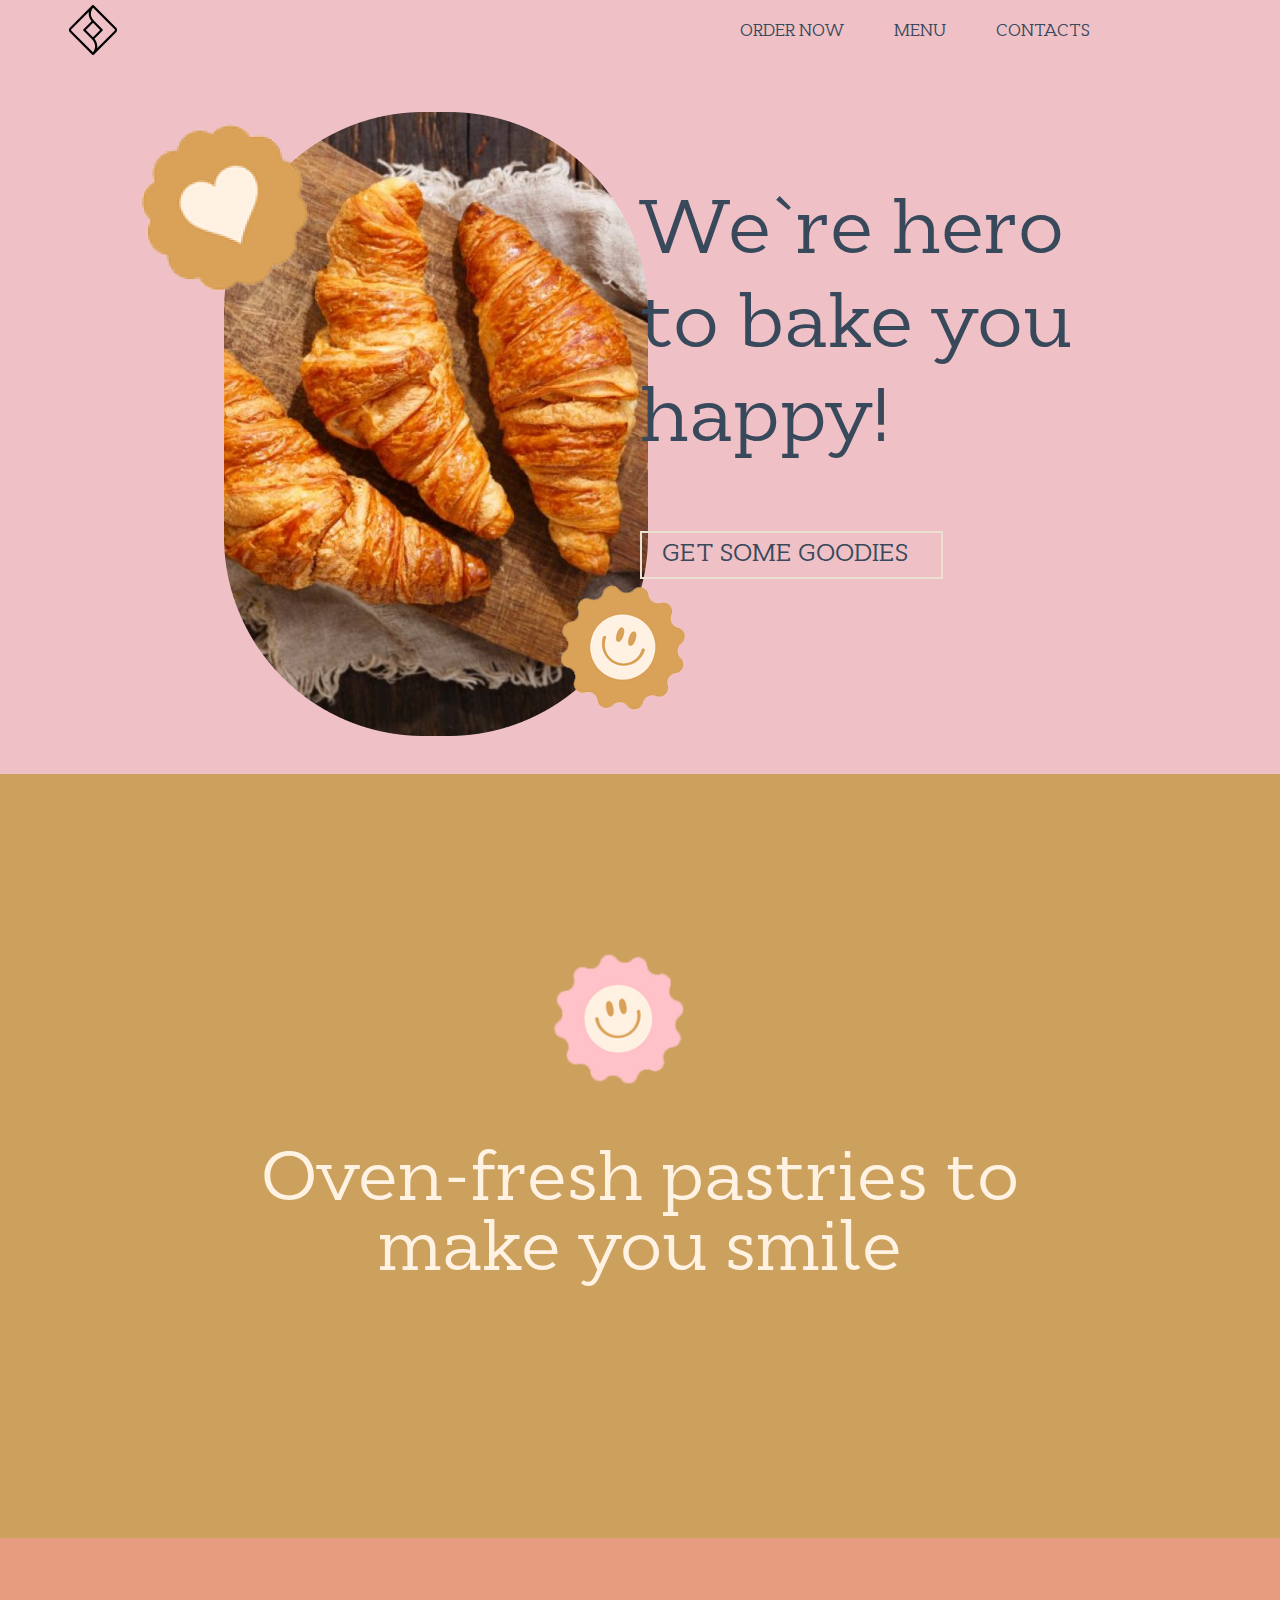
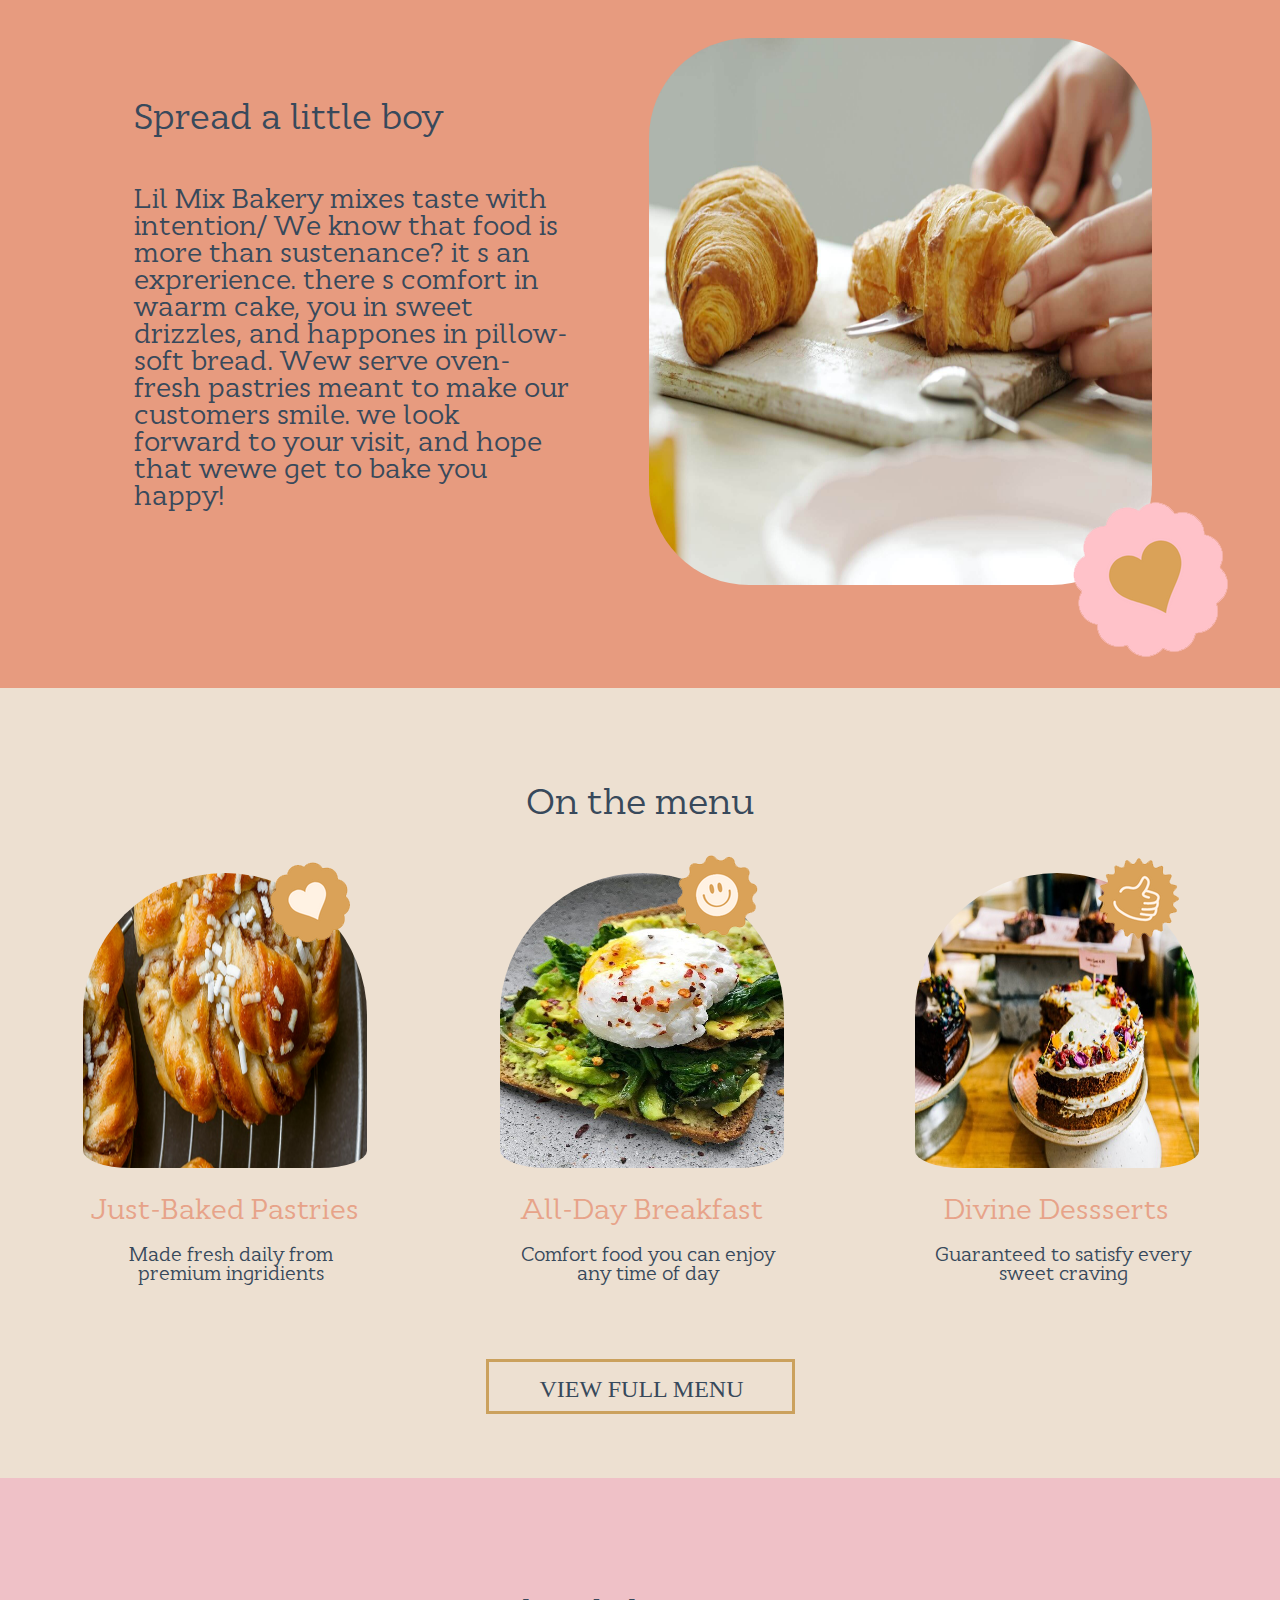
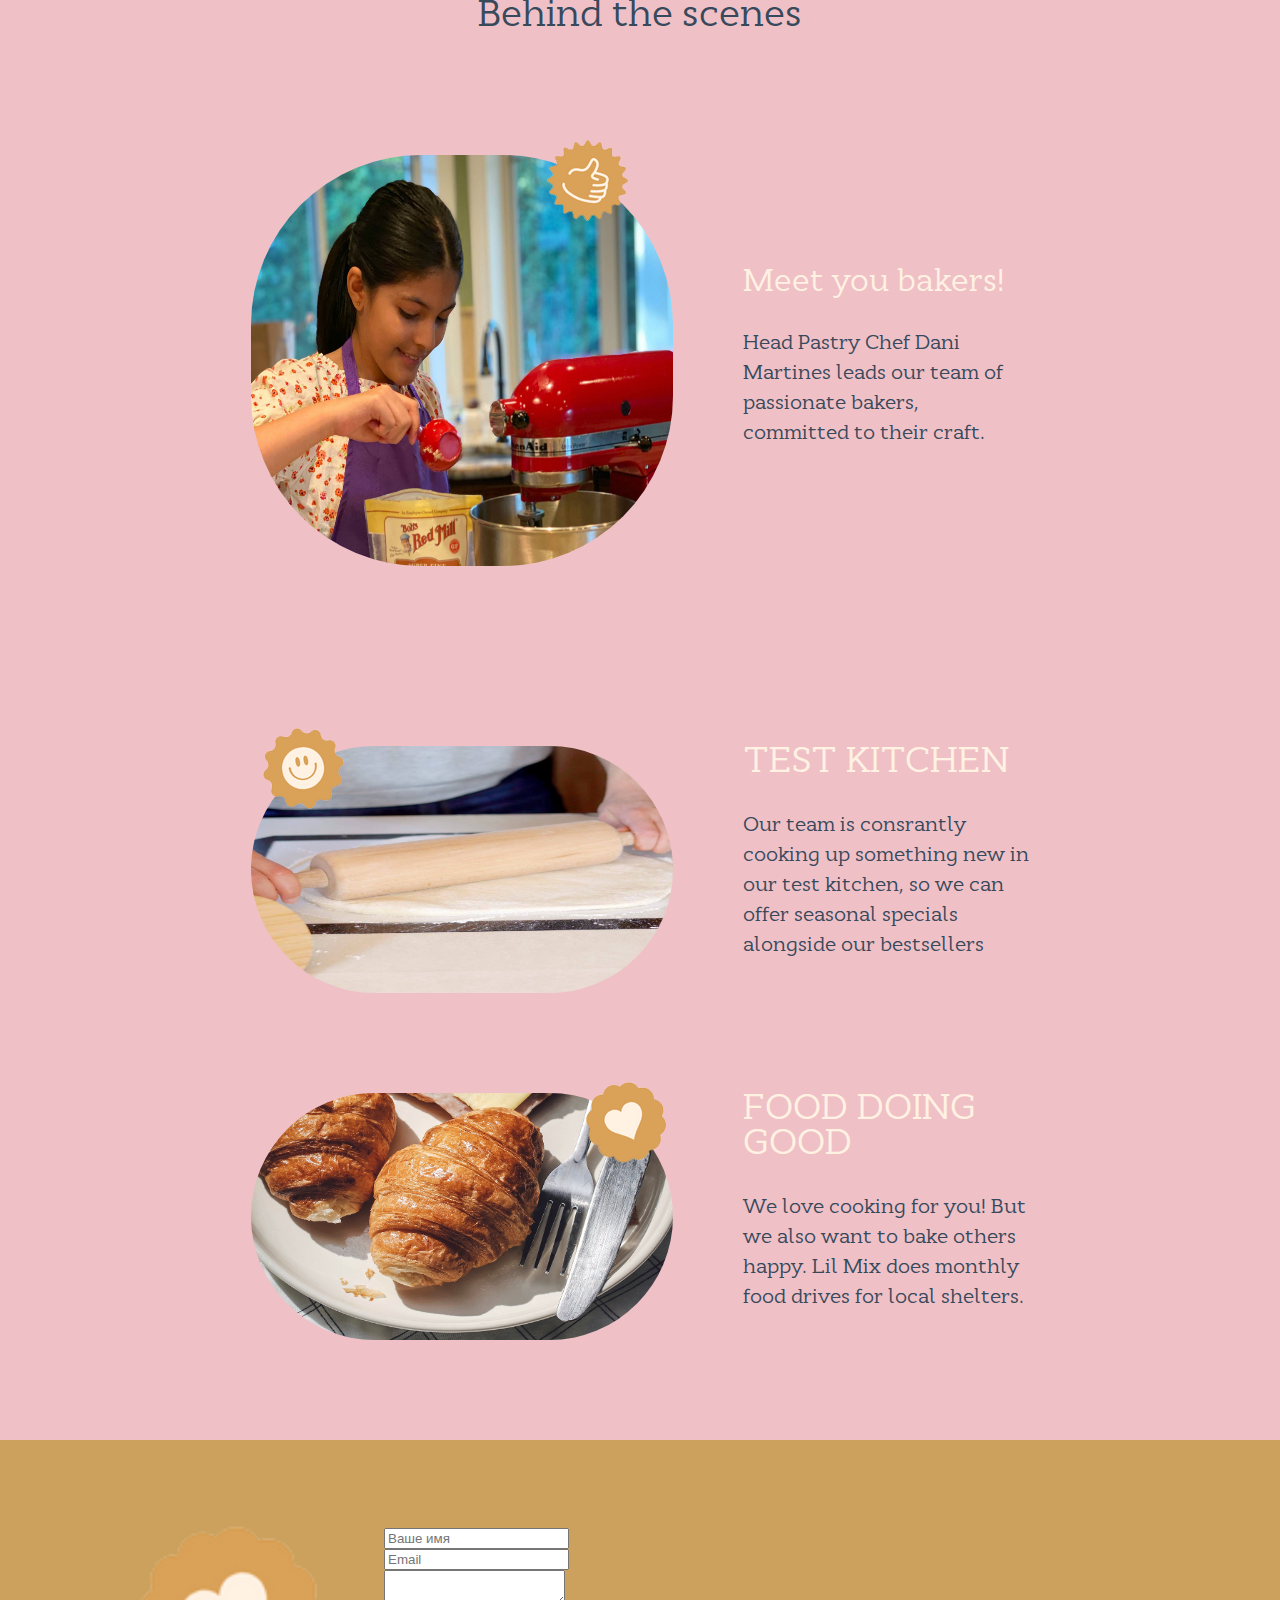
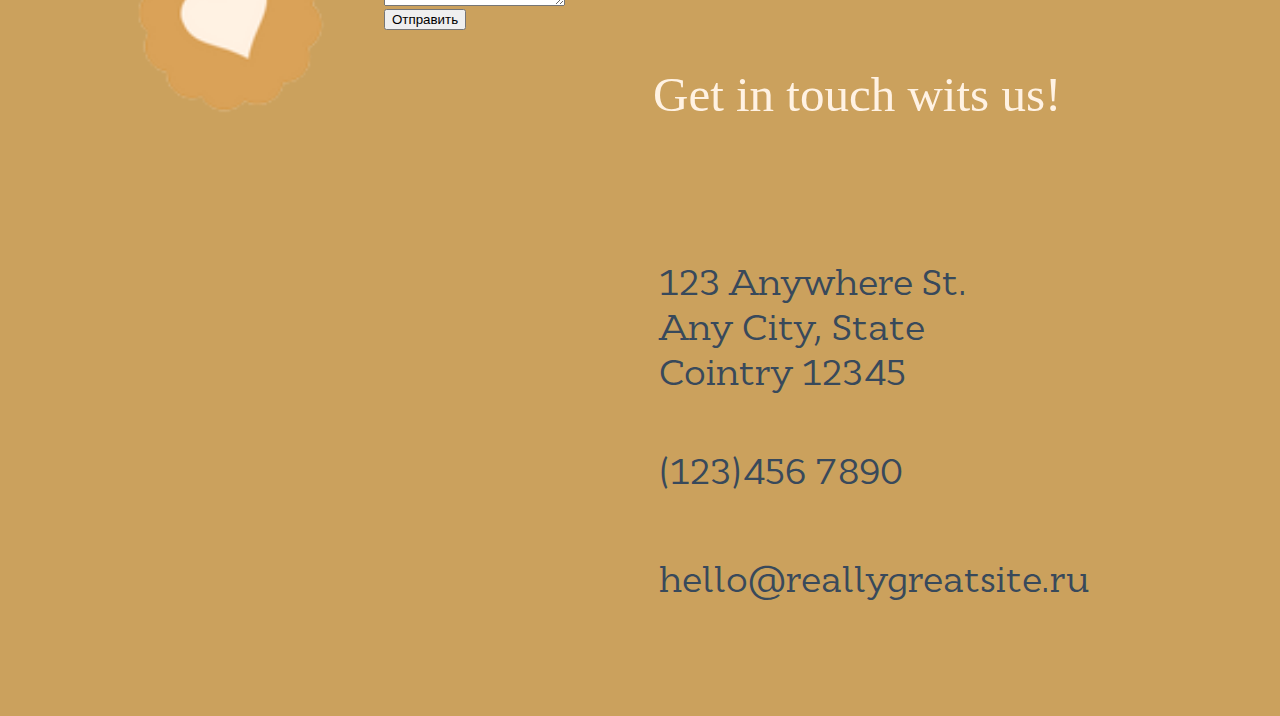
==== commit 1aa3ac79: "Add files via upload" ====
--- a/index.html
+++ b/index.html
@@ -1,114 +1,120 @@
-<!DOCTYPE html>
-<html lang="en">
-<head>
-    <meta charset="UTF-8">
-    <meta name="viewport" content="width=device-width, initial-scale=1.0">
-    <link rel="stylesheet" href="./style/style.css">
-    <link rel="stylesheet" href="./style/reset.css">
-    <title>Document</title>
-</head>
-<body>
-    <header>
-        <div class="container">
-            <div class="header">
-                <a href="" class="header-logo"><img class="header-logo__img" src="./img/logo.svg" alt=""></a>
-                <nav>
-                    <ul class="header-list">
-                        <li class="header-list__item"><a href="tel:1234567890" class="header-list__item__link">Order now</a></li>
-                        <li class="header-list__item"><a href="index.html#menu" class="header-list__item__link">Menu</a></li>
-                        <li class="header-list__item"><a href="index.html#footer" class="header-list__item__link">Contacts</a></li>
-                    </ul>
-                </nav>
-            </div>
-        </div>
-    </header>
-    <main>
-        <section class="hero">
-            <div class="container">
-                <div class="hero-content">
-                    <div class="hero-content__info">
-                        <h1 class="hero-content_info_header">We`re hero to bake you happy!</h1>
-                        <a href="" class="hero-content_info__bnt">Get some goodies</a>
-                    </div>
-                </div>
-            </div>
-        </section>
-        <section class="oven">
-            <img src="./img/img2.png" alt="" class="oven-img">
-            <p class="oven-paragraph">Oven-fresh pastries to make you smile</p>
-        </section>
-        <section class="joy">
-            <div class="container">
-                <div class="joy-info">
-                    <div class="joy-info__content">
-                        <h3 class="juy-info__content__header">Spread a little boy</h3>
-                        <p class="juy-info__content__paragraph">Lil Mix Bakery mixes taste with intention/ We know that food is more than sustenance?  it s an exprerience. there s comfort in waarm cake, you in sweet drizzles, and happones in pillow-soft bread. Wew serve oven-fresh pastries meant to make our customers smile. we look forward to your visit, and hope that wewe get to bake you happy!</p>
-                    </div>
-                    <div class="img"><img class="joy-info__img" src="./img/imgh2.jpg" alt=""></div>
-                </div>
-            </div>
-        </section>
-        <section class="menu">
-            <div class="container">
-                <h3 class="menu-header" id="menu">On the menu</h3>
-                <ul class="menu-items">
-                    <li class="menu-items__item">
-                        <img src="./img/imgcard1.png" alt="" class="menu-items__item__img">
-                        <a class="menu-items__item__header">Just-Baked Pastries</a>
-                        <p class="menu-items__item_paragraph">Made fresh daily from premium ingridients</p>
-                    </li>
-                    <li class="menu-items__item">
-                        <img src="./img/imgcard2.jpg" alt="" class="menu-items__item__img">
-                        <a class="menu-items__item__header">All-Day Breakfast</a>
-                        <p class="menu-items__item_paragraph">Comfort food you can enjoy any time of day</p>
-                    </li>
-                    <li class="menu-items__item">
-                        <img src="./img/imgcard3.jpg" alt="" class="menu-items__item__img">
-                        <a class="menu-items__item__header">Divine Dessserts</a>
-                        <p class="menu-items__item_paragraph">Guaranteed to satisfy every sweet craving</p>
-                    </li>
-                </ul>
-                <a href="" class="menu-btn">View full menu</a>
-            </div>
-        </section>
-        <section class="behind">
-            <div class="container">
-                <h3 class="behind-header">Behind the scenes</h3>
-                <ul class="behind-list">
-                    <li class="behind-list__item">
-                        <img src="./img/meet.jpg" alt="" class="behind-list__item__img">
-                        <div class="behind-list__item__info">
-                            <h3 class="behind-list__item__info_header1">Meet you bakers!</h3>
-                            <div class="behind-list__item__info__paragraph">Head Pastry Chef Dani Martines leads our team of passionate bakers, committed to their craft.</div>
-                        </div>
-                    </li>
-                    <li class="behind-list__item">
-                        <img src="./img/meet2.jpg" alt="" class="behind-list__item__img2">
-                        <div class="behind-list__item__info">
-                            <h3 class="behind-list__item__info_header">Test Kitchen</h3>
-                            <div class="behind-list__item__info__paragraph">Our team is consrantly cooking up something new in our test kitchen, so we can offer seasonal specials alongside our bestsellers</div>
-                        </div>
-                    </li>
-                    <li class="behind-list__item">
-                        <img src="./img/meet3.png" alt="" class="behind-list__item__img2">
-                        <div class="behind-list__item__info">
-                            <h3 class="behind-list__item__info_header">Food doing good</h3>
-                            <div class="behind-list__item__info__paragraph">We love cooking for you! But we also want to bake others happy. Lil Mix does monthly food drives for local shelters.</div>
-                        </div>
-                    </li>
-                </ul>
-            </div>
-        </section>
-    </main>
-    <footer>
-        <div class="footer-container" id="footer">
-            <div class="footer-info">
-                <h3 class="footer-info__header">Get in touch wits us!</h3>
-                <p class="footer-info__paragraph">123 Anywhere St. Any City, State Cointry 12345</p>
-                <a href="tel:1234567890" class="footer-info__link">(123)456 7890<br><br><br></a>
-                <a href="mailto:hello@reallygreatsite.ru" class="footer-info__link">hello@reallygreatsite.ru</a>
-            </div>
-        </div>
-    </footer>
-</body>
+<!DOCTYPE html>
+<html lang="en">
+<head>
+    <meta charset="UTF-8">
+    <meta name="viewport" content="width=device-width, initial-scale=1.0">
+    <link rel="stylesheet" href="./style/style.css">
+    <link rel="stylesheet" href="./style/reset.css">
+    <title>Bake</title>
+</head>
+<body>
+    <header>
+        <div class="container">
+            <div class="header">
+                <a href="" class="header-logo"><img class="header-logo__img" src="./img/logo.svg" alt=""></a>
+                <nav>
+                    <ul class="header-list">
+                        <li class="header-list__item"><a href="tel:1234567890" class="header-list__item__link">Order now</a></li>
+                        <li class="header-list__item"><a href="index.html#menu" class="header-list__item__link">Menu</a></li>
+                        <li class="header-list__item"><a href="index.html#footer" class="header-list__item__link">Contacts</a></li>
+                    </ul>
+                </nav>
+            </div>
+        </div>
+    </header>
+    <main>
+        <section class="hero">
+            <div class="container">
+                <div class="hero-content">
+                    <div class="hero-content__info">
+                        <h1 class="hero-content_info_header">We`re hero to bake you happy!</h1>
+                        <a href="" class="hero-content_info__bnt">Get some goodies</a>
+                    </div>
+                </div>
+            </div>
+        </section>
+        <section class="oven">
+            <img src="./img/img2.png" alt="" class="oven-img">
+            <p class="oven-paragraph">Oven-fresh pastries to make you smile</p>
+        </section>
+        <section class="joy">
+            <div class="container">
+                <div class="joy-info">
+                    <div class="joy-info__content">
+                        <h3 class="juy-info__content__header">Spread a little boy</h3>
+                        <p class="juy-info__content__paragraph">Lil Mix Bakery mixes taste with intention/ We know that food is more than sustenance?  it s an exprerience. there s comfort in waarm cake, you in sweet drizzles, and happones in pillow-soft bread. Wew serve oven-fresh pastries meant to make our customers smile. we look forward to your visit, and hope that wewe get to bake you happy!</p>
+                    </div>
+                    <div class="img"><img class="joy-info__img" src="./img/imgh2.jpg" alt=""></div>
+                </div>
+            </div>
+        </section>
+        <section class="menu">
+            <div class="container">
+                <h3 class="menu-header" id="menu">On the menu</h3>
+                <ul class="menu-items">
+                    <li class="menu-items__item">
+                        <img src="./img/imgcard1.png" alt="" class="menu-items__item__img">
+                        <a class="menu-items__item__header">Just-Baked Pastries</a>
+                        <p class="menu-items__item_paragraph">Made fresh daily from premium ingridients</p>
+                    </li>
+                    <li class="menu-items__item">
+                        <img src="./img/imgcard2.jpg" alt="" class="menu-items__item__img">
+                        <a class="menu-items__item__header">All-Day Breakfast</a>
+                        <p class="menu-items__item_paragraph">Comfort food you can enjoy any time of day</p>
+                    </li>
+                    <li class="menu-items__item">
+                        <img src="./img/imgcard3.jpg" alt="" class="menu-items__item__img">
+                        <a class="menu-items__item__header">Divine Dessserts</a>
+                        <p class="menu-items__item_paragraph">Guaranteed to satisfy every sweet craving</p>
+                    </li>
+                </ul>
+                <a href="" class="menu-btn">View full menu</a>
+            </div>
+        </section>
+        <section class="behind">
+            <div class="container">
+                <h3 class="behind-header">Behind the scenes</h3>
+                <ul class="behind-list">
+                    <li class="behind-list__item">
+                        <img src="./img/meet.jpg" alt="" class="behind-list__item__img">
+                        <div class="behind-list__item__info">
+                            <h3 class="behind-list__item__info_header1">Meet you bakers!</h3>
+                            <div class="behind-list__item__info__paragraph">Head Pastry Chef Dani Martines leads our team of passionate bakers, committed to their craft.</div>
+                        </div>
+                    </li>
+                    <li class="behind-list__item">
+                        <img src="./img/meet2.jpg" alt="" class="behind-list__item__img2">
+                        <div class="behind-list__item__info">
+                            <h3 class="behind-list__item__info_header">Test Kitchen</h3>
+                            <div class="behind-list__item__info__paragraph">Our team is consrantly cooking up something new in our test kitchen, so we can offer seasonal specials alongside our bestsellers</div>
+                        </div>
+                    </li>
+                    <li class="behind-list__item">
+                        <img src="./img/meet3.png" alt="" class="behind-list__item__img2">
+                        <div class="behind-list__item__info">
+                            <h3 class="behind-list__item__info_header">Food doing good</h3>
+                            <div class="behind-list__item__info__paragraph">We love cooking for you! But we also want to bake others happy. Lil Mix does monthly food drives for local shelters.</div>
+                        </div>
+                    </li>
+                </ul>
+            </div>
+        </section>
+    </main>
+    <footer>
+        <div class="footer-container" id="footer">
+            <div class="footer-info">
+                <form action="" class="footer-form">
+                    <p><input type="text" placeholder="Ваше имя" id="name"></p>
+                    <p></p><input type="text" placeholder="Email" id="email"></p>
+                    <p><textarea type="text" id="text"></textarea></p>
+                    <p><button id="footer-btn">Отправить</button></p>
+                </form>
+                <h3 class="footer-info__header">Get in touch wits us!</h3>
+                <p class="footer-info__paragraph">123 Anywhere St. Any City, State Cointry 12345</p>
+                <a href="tel:1234567890" class="footer-info__link">(123)456 7890<br><br><br></a>
+                <a href="mailto:hello@reallygreatsite.ru" class="footer-info__link">hello@reallygreatsite.ru</a>
+            </div>
+        </div>
+    </footer>
+</body>
 </html>--- a/style/style.css
+++ b/style/style.css
@@ -1,1060 +1,1114 @@
-@font-face {
-    font-weight: 400; 
-    font-family: CynthoSlabPro;
-    src: url("../fonts/CynthoSlabPro-Italic.otf");
-    font-style: italic;
-}
-  
-@font-face {
-    font-weight: 400; 
-    font-family: CynthoSlabPro;
-    src: url("../fonts/CynthoSlabPro-Regular.otf");
-    font-style: normal;
-}
-:root {
-    --color-textprem: #38495B;
-    --color-textel:#FFF2E3;
-    --color-textor:#E7A389;
-    --header-color:#EFC1C7;
-    --section2:#CBA15D;
-    --section3:#E79B7F;
-    --section4:#EDE0D1;
-    --footer:#CBA15D;
-  }
-  
-.container{
-    margin: 0 auto;
-    max-width: 1145px;
-}
-header{
-    background-color: var(--header-color) ;
-}
-.header{
-    padding-top: 5px;
-    display: flex;
-    align-items: center;
-    padding-bottom: 5px;
-}
-.header-logo{
-    padding-right: 50%;
-}
-.header-logo__img{
-    width: 50%;
-}
-.header-list{
-    display: flex;
-    justify-content: space-between;
-    list-style-type: none;
-}
-.header-list__item:not(:last-child){
-    padding-right: 50px;
-}
-.header-list__item__link{
-    text-decoration: none;
-    color:var(--color-textprem);
-    font-family:'CynthoSlabPro';
-    text-transform: uppercase;
-}
-.header-list__item__link:hover{
-    opacity: 70%;
-    cursor: pointer;
-}
-.hero{
-    background-color: var(--header-color);
-    padding-top: 54px;
-    padding-bottom: 195px;
-    background-image: url(../img/imgh1.png);
-    background-repeat: no-repeat;
-    background-position: 16% center;
-}
-.hero-content{
-    justify-content: right;
-    display: flex;
-    padding-top: 70px;
-    margin-right: 140px;
-}
-.hero-content__info{
-    justify-content: right;
-    display: flex;
-    flex-direction: column;
-    max-width: 43%;
-}
-.hero-content_info_header{
-    font-family: 'CynthoSlabPro';
-    font-size: 76px;
-    color: var(--color-textprem);
-    margin-bottom: 62px;
-    letter-spacing: normal;
-    line-height: 94px;
-
-}
-.hero-content_info__bnt{
-    border: 2px solid var(--section4);
-    padding: 10px 20px 10px 20px;
-    font-size: 24px;
-    font-family: 'CynthoSlabPro';
-    text-decoration: none;
-    color: var(--color-textprem);
-    text-transform: uppercase;
-    max-width: 259px;
-}
-.hero-content_info__bnt:hover{
-    opacity: 70%;
-    cursor: pointer;
-}
-.oven{
-    padding-top: 166px;
-    padding-bottom: 250px;
-    background-color: var(--section2);
-    display: flex;
-    flex-direction: column;
-    justify-content: center;
-    align-items: center;
-}
-.oven-img{
-    width: 157px;
-    margin-left: -44px;
-}
-.oven-paragraph{
-    color: var(--color-textel);
-    padding-top: 50px;
-    font-size: 70px;
-    width: 60%;
-    text-align: center;
-    font-family: 'CynthoSlabPro';
-}
-.joy{
-    background-color: var(--section3);
-    padding-top: 100px;
-    padding-bottom: 100px;
-    position: relative;
-}
-.joy-info{
-    display: flex;
-}
-.joy-info__content{
-    padding-top: 65px;
-    width: 38%;
-    padding-left: 66px;
-    margin-right: 80px;
-}
-.joy-info__img{
-    width: 100%;
-    border-radius: 100px;
-    height: 547px;
-}
-.img{
-    width: 44%;
-    position: relative;
-}
-.img::after{
-    content: "";
-    position: absolute;
-    width: 100%;
-    height: 100%;
-    background-image: url(../img/img3.png);
-    background-repeat: no-repeat;
-    left: 394px;
-    top: 434px;
-}
-.juy-info__content__header{
-    color: var(--color-textprem);
-    font-size: 35px;
-    font-family:'CynthoSlabPro';
-    padding-bottom: 50px;
-}
-.juy-info__content__paragraph{
-    color: var(--color-textprem);
-    font-family:'CynthoSlabPro';
-    font-size: 27px;
-}
-.menu{
-    background-color: var(--section4);
-    padding-bottom: 64px;
-}
-.menu-header{
-    font-size: 36px;
-    font-family: 'CynthoSlabPro';
-    color: var(--color-textprem);
-    padding-top: 99px;
-    padding-bottom: 50px;
-    text-align: center;
-}
-.menu-items__item__img{
-    border-radius: 150px 150px 50px 50px;
-    width: 284px;
-    height: 295px;
-    padding-bottom: 30px;
-}
-.menu-items__item__header{
-    font-family:'CynthoSlabPro';
-    padding-bottom: 21px;
-    font-size: 28px;
-    color: var(--color-textor);
-    text-decoration: none;
-}
-.menu-items__item__header:hover{
-    opacity: 70%;
-    cursor: pointer;
-}
-.menu-items__item_paragraph{
-    font-family:'CynthoSlabPro';
-    padding: 0px 19px 0px 32px;
-    font-size: 19px;
-    color: var(--color-textprem);
-    text-align: center;
-}
-.menu-items{
-    display: flex;
-    justify-content: center;
-    margin-bottom:74px ;
-}
-.menu-items__item{
-    display: flex;
-    flex-direction: column;
-    justify-content: center;
-    align-items: center;
-    position: relative;
-}
-.menu-items__item:nth-child(1):after{
-    content: "";
-    position: absolute;
-    width: 100%;
-    height: 100%;
-    background-image: url(../img/img4.png);
-    background-repeat: no-repeat;
-    left: 186px;
-    top: -27px;
-}
-.menu-items__item:nth-child(2):after{
-    content: "";
-    position: absolute;
-    width: 100%;
-    height: 100%;
-    background-image: url(../img/img5.png);
-    background-repeat: no-repeat;
-    left: 186px;
-    top: -27px;
-}
-.menu-items__item:nth-child(3):after{
-    content: "";
-    position: absolute;
-    width: 100%;
-    height: 100%;
-    background-image: url(../img/img6.png);
-    background-repeat: no-repeat;
-    left: 186px;
-    top: -27px;
-}
-.menu-items__item:not(:last-child){
-    margin-right: 100px;
-}
-.menu-btn{
-    text-transform: uppercase;
-    font-size: 24px;
-    color: var(--color-textprem);
-    border: 3px solid var(--section2);
-    padding: 15px 0px 10px 3px;
-    display: flex;
-    justify-content: center;
-    align-items: center;
-    width: 300px;
-    margin: 0 auto;
-    text-decoration: none;
-}
-.menu-btn:hover{
-    opacity: 70%;
-    cursor: pointer;
-}
-.behind{
-    background-color: var(--header-color);
-}
-.behind-header{
-    font-family:'CynthoSlabPro';
-    padding-top: 120px;
-    font-size: 37px;
-    color: var(--color-textprem);
-    padding-bottom: 120px;
-    text-align: center;
-}
-.behind-list__item:not(:last-child){
-    display: flex;
-    justify-content: center;
-    padding-bottom: 180px;
-    position: relative;
-}
-.behind-list__item:nth-child(1):after{
-    content: "";
-    position: absolute;
-    width: 100%;
-    height: 100%;
-    background-image: url(../img/img6.png);
-    background-repeat: no-repeat;
-    left: 468px;
-    top: -27px;
-}
-.behind-list__item:nth-child(2):after{
-    content: "";
-    position: absolute;
-    width: 100%;
-    height: 100%;
-    background-image: url(../img/img5.png);
-    background-repeat: no-repeat;
-    left: 186px;
-    top: -27px;
-}
-.behind-list__item:nth-child(3):after{
-    content: "";
-    position: absolute;
-    width: 100%;
-    height: 100%;
-    background-image: url(../img/img4.png);
-    background-repeat: no-repeat;
-    left: 502px;
-    top: -27px;
-}
-.behind-list__item:nth-child(2){
-    display: flex;
-    justify-content: center;
-    padding-bottom: 100px;
-    position: relative;
-}
-.behind-list__item:nth-child(3){
-    justify-content: center;
-    display: flex;
-    padding-bottom: 100px;
-    position: relative;
-}
-.behind-list__item__img{
-    width: 422px;
-    height: 411px;
-    border-radius: 170px;
-    margin-right: 70px;
-}
-.behind-list__item__img2{
-    width: 422px;
-    height: 247px;
-    border-radius: 200px;
-    margin-right: 70px;
-}
-.behind-list__item__info{
-    display: flex;
-    flex-direction: column;
-    max-width: 25%;
-}
-.behind-list__item__info_header1{
-    font-family: 'CynthoSlabPro';
-    padding-top: 113px;
-    padding-bottom: 30px;
-    color: var(--color-textel);
-    font-size: 31px;
-}
-.behind-list__item__info_header{
-    font-family:'CynthoSlabPro';
-    padding-bottom: 30px;
-    color: var(--color-textel);
-    font-size: 35px;
-    text-transform: uppercase;
-}
-.behind-list__item__info__paragraph{
-    font-family: 'CynthoSlabPro';
-    color: var(--color-textprem);
-    font-size: 20px;
-    line-height: 30px;
-}
-footer{
-    background-image: url(../img/img4.png);
-    background-position: 10% 8%;
-    background-size: 20%;
-    background-repeat: no-repeat;
-    background-color: var(--footer);
-}
-.footer-container{
-    padding-top: 88px;
-    padding-bottom: 115px;
-}
-.footer-container{
-    padding-top: 88px;
-    padding-bottom: 115px;
-    display: flex;
-    margin: 0 auto;
-    max-width: 60%;
-    justify-content: right;
-    padding-left: 20%;
-}
-.footer-info__header{
-    padding-bottom: 130px;
-    color: var(--color-textel);
-    font-size: 49px;
-    padding-left: 269px;
-    padding-top: 40px;
-}
-.footer-info__paragraph{
-    font-family: 'CynthoSlabPro';
-    color: var(--color-textprem);
-    font-size: 36px;
-    max-width: 45%;
-    padding-left: 275px;
-    padding-top: 15px;
-    line-height: 45px;
-    padding-bottom: 58px;
-}
-.footer-info__link{
-    font-family: 'CynthoSlabPro';
-    padding-left: 275px;
-    color: var(--color-textprem);
-    font-size: 36px;
-    text-decoration: none;
-}
-@media (max-width:1100px) and (min-width:769px){
-    .hero {
-        background-color: var(--header-color);
-        padding-top: 54px;
-        padding-bottom: 195px;
-        background-image: url(../img/imgh1.png);
-        background-repeat: no-repeat;
-        background-position: -1% center;
-        background-size: 53%;
-    }
-    .hero-content {
-        justify-content: right;
-        display: flex;
-        padding-top: 70px;
-        margin-right: 0;
-    }
-    .hero-content__info {
-        justify-content: right;
-        display: flex;
-        flex-direction: column;
-        max-width: 48%;
-    }
-    .hero-content_info_header {
-        font-family: 'CynthoSlabPro';
-        font-size: 73px;
-        color: var(--color-textprem);
-        margin-bottom: 62px;
-        letter-spacing: normal;
-        line-height: 94px;
-    }
-    .hero-content_info__bnt {
-        border: 2px solid var(--section4);
-        padding: 10px 20px 10px 20px;
-        font-size: 24px;
-        font-family: 'CynthoSlabPro';
-        text-decoration: none;
-        color: var(--color-textprem);
-        text-transform: uppercase;
-        max-width: 259px;
-    }
-    .joy-info {
-        display: flex;
-        flex-direction: column-reverse;
-    }
-    .joy-info__content {
-        padding-top: 65px;
-        width: 100%;
-        padding-left: 0;
-        margin-right: 0; 
-    }
-    .img {
-        width: 100%;
-        position: relative;
-    }
-    .img::after {
-        content: "";
-        position: absolute;
-        width: 17%;
-        height: 100%;
-        background-image: url(../img/img3.png);
-        background-repeat: no-repeat;
-        left: 80%;
-        top: 406px;
-    }
-    .menu-items {
-        display: flex;
-        justify-content: center;
-        margin-bottom: 74px;
-        flex-wrap: wrap;
-    }
-    .menu-items__item:not(:last-child) {
-        margin-right: 0;
-        margin-bottom: 50px;
-    }
-    .menu-items__item:nth-child(1):after {
-        content: "";
-        position: absolute;
-        width: 50%;
-        height: 100%;
-        background-image: url(../img/img4.png);
-        background-repeat: no-repeat;
-        left: 260px;
-        top: -27px;
-    }
-    .menu-items__item:nth-child(2):after {
-        content: "";
-        position: absolute;
-        width: 50%;
-        height: 100%;
-        background-image: url(../img/img5.png);
-        background-repeat: no-repeat;
-        left: 260px;
-        top: -27px;
-    }
-    .menu-items__item:nth-child(3):after {
-        content: "";
-        position: absolute;
-        width: 50%;
-        height: 100%;
-        background-image: url(../img/img6.png);
-        background-repeat: no-repeat;
-        left: 260px;
-        top: -27px;
-    }
-    .behind-list__item:nth-child(1):after {
-        content: "";
-        position: absolute;
-        width: 50%;
-        height: 100%;
-        background-image: url(../img/img6.png);
-        background-repeat: no-repeat;
-        left: 460px;
-        top: -27px;
-    }
-    .behind-list__item:nth-child(2):after {
-        content: "";
-        position: absolute;
-        width: 50%;
-        height: 100%;
-        background-image: url(../img/img5.png);
-        background-repeat: no-repeat;
-        left: 163px;
-        top: -27px;
-    }
-    .behind-list__item:nth-child(3):after {
-        content: "";
-        position: absolute;
-        width: 50%;
-        height: 100%;
-        background-image: url(../img/img4.png);
-        background-repeat: no-repeat;
-        left: 478px;
-        top: -27px;
-    }
-}
-
-@media (max-width:768px) and (min-width:576px){
-    .container{
-        margin: 0 auto;
-        max-width: 700px;
-    }
-    .hero {
-        background-color: var(--header-color);
-        padding-top: 54px;
-        padding-bottom: 195px;
-        background-image: url(../img/imgh1.png);
-        background-repeat: no-repeat;
-        background-position: -1% center;
-        background-size: 53%;
-    }
-    .hero-content {
-        justify-content: right;
-        display: flex;
-        padding-top: 70px;
-        margin-right: 0;
-    }
-    .hero-content__info {
-        justify-content: right;
-        display: flex;
-        flex-direction: column;
-        max-width: 48%;
-    }
-    .hero-content_info_header {
-        font-family: 'CynthoSlabPro';
-        font-size: 73px;
-        color: var(--color-textprem);
-        margin-bottom: 62px;
-        letter-spacing: normal;
-        line-height: 94px;
-    }
-    .hero-content_info__bnt {
-        border: 2px solid var(--section4);
-        padding: 10px 20px 10px 20px;
-        font-size: 24px;
-        font-family: 'CynthoSlabPro';
-        text-decoration: none;
-        color: var(--color-textprem);
-        text-transform: uppercase;
-        max-width: 259px;
-    }
-    .joy-info {
-        display: flex;
-        flex-direction: column-reverse;
-    }
-    .joy-info__content {
-        padding-top: 65px;
-        width: 100%;
-        padding-left: 0;
-        margin-right: 0; 
-    }
-    .img {
-        width: 100%;
-        position: relative;
-    }
-    .img::after {
-        content: "";
-        position: absolute;
-        width: 26%;
-        height: 100%;
-        background-image: url(../img/img3.png);
-        background-repeat: no-repeat;
-        left: 70%;
-        top: 406px;
-    }
-    .menu-items {
-        display: flex;
-        justify-content: center;
-        margin-bottom: 74px;
-        flex-wrap: wrap;
-    }
-    .menu-items__item:not(:last-child) {
-        margin-right: 0;
-        margin-bottom: 50px;
-    }
-    .menu-items__item:nth-child(1):after {
-        content: "";
-        position: absolute;
-        width: 50%;
-        height: 100%;
-        background-image: url(../img/img4.png);
-        background-repeat: no-repeat;
-        left: 260px;
-        top: -27px;
-    }
-    .menu-items__item:nth-child(2):after {
-        content: "";
-        position: absolute;
-        width: 50%;
-        height: 100%;
-        background-image: url(../img/img5.png);
-        background-repeat: no-repeat;
-        left: 260px;
-        top: -27px;
-    }
-    .menu-items__item:nth-child(3):after {
-        content: "";
-        position: absolute;
-        width: 50%;
-        height: 100%;
-        background-image: url(../img/img6.png);
-        background-repeat: no-repeat;
-        left: 260px;
-        top: -27px;
-    }
-    .behind-list__item:nth-child(1):after {
-        content: "";
-        position: absolute;
-        width: 50%;
-        height: 100%;
-        background-image: url(../img/img6.png);
-        background-repeat: no-repeat;
-        left: 311px;
-        top: -27px;
-    }
-    .behind-list__item:nth-child(2):after {
-        content: "";
-        position: absolute;
-        width: 50%;
-        height: 100%;
-        background-image: url(../img/img5.png);
-        background-repeat: no-repeat;
-        left: 27px;
-        top: -27px;
-    }
-    .behind-list__item:nth-child(3):after {
-        content: "";
-        position: absolute;
-        width: 50%;
-        height: 100%;
-        background-image: url(../img/img4.png);
-        background-repeat: no-repeat;
-        left: 344px;
-        top: -27px;
-    }
-}
-@media (max-width:575px) and (min-width:290px){
-    .container{
-        margin: 0 auto;
-        max-width: 500px;
-    }
-    .header-logo {
-        padding-right: 0;
-    }
-    .hero {
-        background-color: var(--header-color);
-        padding-top: 54px;
-        padding-bottom: 195px;
-        background-image: none
-    }
-    .hero-content {
-        justify-content: center;
-        display: flex;
-        padding-top: 70px;
-        margin-right: 0;
-    }
-    .hero-content__info {
-        justify-content: right;
-        display: flex;
-        flex-direction: column;
-        max-width: 100%;
-    }
-    .hero-content_info_header {
-        font-family: 'CynthoSlabPro';
-        font-size: 73px;
-        color: var(--color-textprem);
-        margin-bottom: 62px;
-        letter-spacing: normal;
-        line-height: 94px;
-    }
-    .hero-content_info__bnt {
-        border: 2px solid var(--section4);
-        padding: 10px 20px 10px 20px;
-        font-size: 24px;
-        font-family: 'CynthoSlabPro';
-        text-decoration: none;
-        color: var(--color-textprem);
-        text-transform: uppercase;
-        max-width: 259px;
-    }
-    .joy-info {
-        display: flex;
-        flex-direction: column-reverse;
-    }
-    .joy-info__content {
-        padding-top: 65px;
-        width: 100%;
-        padding-left: 0;
-        margin-right: 0; 
-    }
-    .img {
-        width: 100%;
-        position: relative;
-    }
-    .img::after {
-        content: "";
-        position: absolute;
-        width: 38%;
-        height: 100%;
-        background-image: url(../img/img3.png);
-        background-repeat: no-repeat;
-        left: 62%;
-        top: 406px;
-    }
-    .menu-items {
-        display: flex;
-        justify-content: center;
-        margin-bottom: 74px;
-        flex-wrap: wrap;
-    }
-    .menu-items__item:not(:last-child) {
-        margin-right: 0;
-        margin-bottom: 50px;
-    }
-    .menu-items__item:nth-child(1):after {
-        content: "";
-        position: absolute;
-        width: 50%;
-        height: 100%;
-        background-image: url(../img/img4.png);
-        background-repeat: no-repeat;
-        left: 260px;
-        top: -27px;
-    }
-    .menu-items__item:nth-child(2):after {
-        content: "";
-        position: absolute;
-        width: 50%;
-        height: 100%;
-        background-image: url(../img/img5.png);
-        background-repeat: no-repeat;
-        left: 260px;
-        top: -27px;
-    }
-    .menu-items__item:nth-child(3):after {
-        content: "";
-        position: absolute;
-        width: 43%;
-        height: 100%;
-        background-image: url(../img/img6.png);
-        background-repeat: no-repeat;
-        left: 260px;
-        top: -27px;
-    }
-    .behind-list__item:nth-child(1):after {
-        content: "";
-        position: absolute;
-        width: 38%;
-        height: 100%;
-        background-image: url(../img/img6.png);
-        background-repeat: no-repeat;
-        left: 60%;
-        top: -27px;
-    }
-    .behind-list__item:nth-child(2):after {
-        content: "";
-        position: absolute;
-        width: 38%;
-        height: 100%;
-        background-image: url(../img/img5.png);
-        background-repeat: no-repeat;
-        left: 27px;
-        top: -27px;
-    }
-    .behind-list__item:nth-child(3):after {
-        content: "";
-        position: absolute;
-        width: 38%;
-        height: 100%;
-        background-image: url(../img/img4.png);
-        background-repeat: no-repeat;
-        left: 70%;
-        top: -27px;
-    }
-    .behind-list__item{
-        flex-direction: column;
-        padding-bottom: 60px;
-    }
-    .behind-list__item:not(:last-child){
-        flex-direction: column;
-        padding-bottom: 60px;
-    }
-    .behind-list__item__info{
-        max-width: 100%;
-        padding-top: 40px;
-    }
-    .behind-list__item__info_header1{
-        padding-top: 0;
-    }
-    footer{
-        background-image: none;
-    }
-}
-@media (max-width:290px){
-    .container{
-        margin: 0 auto;
-        max-width: 500px;
-    }
-    .header-logo {
-        padding-right: 0;
-    }
-    .hero {
-        background-color: var(--header-color);
-        padding-top: 54px;
-        padding-bottom: 195px;
-        background-image: none
-    }
-    .header-logo{
-        display: none;
-    }
-    .header-list__item__link{
-        font-size: 10px;
-    }
-    .hero-content {
-        justify-content: center;
-        display: flex;
-        padding-top: 70px;
-        margin-right: 0;
-    }
-    .hero-content__info {
-        justify-content: right;
-        display: flex;
-        flex-direction: column;
-        max-width: 100%;
-    }
-    .hero-content_info_header {
-        font-family: 'CynthoSlabPro';
-        font-size: 73px;
-        color: var(--color-textprem);
-        margin-bottom: 62px;
-        letter-spacing: normal;
-        line-height: 94px;
-    }
-    .hero-content_info__bnt {
-        border: 2px solid var(--section4);
-        padding: 10px 20px 10px 20px;
-        font-size: 24px;
-        font-family: 'CynthoSlabPro';
-        text-decoration: none;
-        color: var(--color-textprem);
-        text-transform: uppercase;
-        margin: 0 auto;
-        max-width: 70%;
-        text-align: center;
-    }
-    .oven-paragraph {
-        color: var(--color-textel);
-        padding-top: 50px;
-        font-size: 70px;
-        width: 100%;
-        text-align: center;
-        font-family: 'CynthoSlabPro';
-    }
-    .joy-info {
-        display: flex;
-        flex-direction: column-reverse;
-    }
-    .joy-info__content {
-        padding-top: 65px;
-        width: 100%;
-        padding-left: 0;
-        margin-right: 0; 
-    }
-    .img {
-        width: 100%;
-        position: relative;
-        display: none;
-    }
-    .img::after {
-        content: "";
-        position: absolute;
-        width: 38%;
-        height: 100%;
-        background-image: url(../img/img3.png);
-        background-repeat: no-repeat;
-        left: 333px;
-        top: 406px;
-    }
-    .menu-items {
-        display: flex;
-        justify-content: center;
-        margin-bottom: 74px;
-        flex-wrap: wrap;
-    }
-    .menu-items__item:not(:last-child) {
-        margin-right: 0;
-        margin-bottom: 50px;
-    }
-    .menu-items__item:nth-child(1):after {
-        content: "";
-        position: absolute;
-        width: 34%;
-        height: 100%;
-        background-image: url(../img/img4.png);
-        background-repeat: no-repeat;
-        left: 177px;
-        top: -27px;
-    }
-    .menu-items__item:nth-child(2):after {
-        content: "";
-        position: absolute;
-        width: 34%;
-        height: 100%;
-        background-image: url(../img/img5.png);
-        background-repeat: no-repeat;
-        left: 177px;
-        top: -27px;
-    }
-    .menu-items__item:nth-child(3):after {
-        content: "";
-        position: absolute;
-        width: 34%;
-        height: 100%;
-        background-image: url(../img/img6.png);
-        background-repeat: no-repeat;
-        left: 177px;
-        top: -27px;
-    }
-    .menu-btn {
-        text-transform: uppercase;
-        font-size: 24px;
-        color: var(--color-textprem);
-        border: 3px solid var(--section2);
-        padding: 15px 0px 10px 3px;
-        display: flex;
-        justify-content: center;
-        align-items: center;
-        width: 256px;
-        margin: 0 auto;
-        text-decoration: none;
-    }
-    .behind-list__item:nth-child(1):after {
-        content: "";
-        position: absolute;
-        width: 38%;
-        height: 100%;
-        background-image: none;
-        background-repeat: no-repeat;
-        left: 311px;
-        top: -27px;
-        display: none;
-    }
-    .behind-list__item:nth-child(2):after {
-        content: "";
-        position: absolute;
-        width: 38%;
-        height: 100%;
-        background-image: none;
-        background-repeat: no-repeat;
-        left: 27px;
-        top: -27px;
-        display: none;
-    }
-    .behind-list__item:nth-child(3):after {
-        content: "";
-        position: absolute;
-        width: 38%;
-        height: 100%;
-        background-image: none;
-        background-repeat: no-repeat;
-        left: 344px;
-        top: -27px;
-        display: none;
-    }
-    .behind-list__item{
-        flex-direction: column;
-        padding-bottom: 60px;
-    }
-    .behind-list__item:not(:last-child){
-        flex-direction: column;
-        padding-bottom: 60px;
-    }
-    .behind-list__item__info{
-        max-width: 100%;
-        padding-top: 40px;
-    }
-    .behind-list__item__img{
-        display: none;
-    }
-    .behind-list__item__img2{
-        display: none;
-    }
-    .behind-list__item__info_header1{
-        padding-top: 0;
-    }
-    footer{
-        background-image: none;
-    }
-    .footer-container {
-        padding-top: 88px;
-        padding-bottom: 115px;
-        display: flex;
-        margin: 0 auto;
-        max-width: 100%;
-        justify-content: center;
-        padding-left: 0;
-    }
-    .footer-info__header{
-        padding-left: 0;
-        font-size: 33px;
-        padding-bottom: 60px;
-    }
-    .footer-info__paragraph {
-        padding-left: 0;
-        max-width: 100%;
-        font-size: 23px;
-    }
-    .footer-info__link {
-        max-width: 100%;
-        padding-left: 0;
-        font-size: 23px;
-    }
-}
+@font-face {
+    font-weight: 400; 
+    font-family: CynthoSlabPro;
+    src: url("../fonts/CynthoSlabPro-Italic.otf");
+    font-style: italic;
+}
+  
+@font-face {
+    font-weight: 400; 
+    font-family: CynthoSlabPro;
+    src: url("../fonts/CynthoSlabPro-Regular.otf");
+    font-style: normal;
+}
+:root {
+    --color-textprem: #38495B;
+    --color-textel:#FFF2E3;
+    --color-textor:#E7A389;
+    --header-color:#EFC1C7;
+    --section2:#CBA15D;
+    --section3:#E79B7F;
+    --section4:#EDE0D1;
+    --footer:#CBA15D;
+  }
+  
+.container{
+    margin: 0 auto;
+    max-width: 1145px;
+}
+header{
+    background-color: var(--header-color) ;
+}
+.header{
+    padding-top: 5px;
+    display: flex;
+    align-items: center;
+    padding-bottom: 5px;
+}
+.header-logo{
+    padding-right: 50%;
+}
+.header-logo__img{
+    width: 50%;
+}
+.header-list{
+    display: flex;
+    justify-content: space-between;
+    list-style-type: none;
+}
+.header-list__item:not(:last-child){
+    padding-right: 50px;
+}
+.header-list__item__link{
+    text-decoration: none;
+    color:var(--color-textprem);
+    font-family:'CynthoSlabPro';
+    text-transform: uppercase;
+}
+.header-list__item__link:hover{
+    opacity: 70%;
+    cursor: pointer;
+}
+.hero{
+    background-color: var(--header-color);
+    padding-top: 54px;
+    padding-bottom: 195px;
+    background-image: url(../img/imgh1.png);
+    background-repeat: no-repeat;
+    background-position: 16% center;
+}
+.hero-content{
+    justify-content: right;
+    display: flex;
+    padding-top: 70px;
+    margin-right: 140px;
+}
+.hero-content__info{
+    justify-content: right;
+    display: flex;
+    flex-direction: column;
+    max-width: 43%;
+}
+.hero-content_info_header{
+    font-family: 'CynthoSlabPro';
+    font-size: 76px;
+    color: var(--color-textprem);
+    margin-bottom: 62px;
+    letter-spacing: normal;
+    line-height: 94px;
+
+}
+.hero-content_info__bnt{
+    border: 2px solid var(--section4);
+    padding: 10px 20px 10px 20px;
+    font-size: 24px;
+    font-family: 'CynthoSlabPro';
+    text-decoration: none;
+    color: var(--color-textprem);
+    text-transform: uppercase;
+    max-width: 259px;
+}
+.hero-content_info__bnt:hover{
+    opacity: 70%;
+    cursor: pointer;
+}
+.oven{
+    padding-top: 166px;
+    padding-bottom: 250px;
+    background-color: var(--section2);
+    display: flex;
+    flex-direction: column;
+    justify-content: center;
+    align-items: center;
+}
+.oven-img{
+    width: 157px;
+    margin-left: -44px;
+}
+.oven-paragraph{
+    color: var(--color-textel);
+    padding-top: 50px;
+    font-size: 70px;
+    width: 60%;
+    text-align: center;
+    font-family: 'CynthoSlabPro';
+}
+.joy{
+    background-color: var(--section3);
+    padding-top: 100px;
+    padding-bottom: 100px;
+    position: relative;
+}
+.joy-info{
+    display: flex;
+}
+.joy-info__content{
+    padding-top: 65px;
+    width: 38%;
+    padding-left: 66px;
+    margin-right: 80px;
+}
+.joy-info__img{
+    width: 100%;
+    border-radius: 100px;
+    height: 547px;
+}
+.img{
+    width: 44%;
+    position: relative;
+}
+.img::after{
+    content: "";
+    position: absolute;
+    width: 50%;
+    height: 100%;
+    background-image: url(../img/img3.png);
+    background-repeat: no-repeat;
+    left: 394px;
+    top: 434px;
+}
+.juy-info__content__header{
+    color: var(--color-textprem);
+    font-size: 35px;
+    font-family:'CynthoSlabPro';
+    padding-bottom: 50px;
+}
+.juy-info__content__paragraph{
+    color: var(--color-textprem);
+    font-family:'CynthoSlabPro';
+    font-size: 27px;
+}
+.menu{
+    background-color: var(--section4);
+    padding-bottom: 64px;
+}
+.menu-header{
+    font-size: 36px;
+    font-family: 'CynthoSlabPro';
+    color: var(--color-textprem);
+    padding-top: 99px;
+    padding-bottom: 50px;
+    text-align: center;
+}
+.menu-items__item__img{
+    border-radius: 150px 150px 50px 50px;
+    width: 284px;
+    height: 295px;
+    padding-bottom: 30px;
+}
+.menu-items__item__header{
+    font-family:'CynthoSlabPro';
+    padding-bottom: 21px;
+    font-size: 28px;
+    color: var(--color-textor);
+    text-decoration: none;
+}
+.menu-items__item__header:hover{
+    opacity: 70%;
+    cursor: pointer;
+}
+.menu-items__item_paragraph{
+    font-family:'CynthoSlabPro';
+    padding: 0px 19px 0px 32px;
+    font-size: 19px;
+    color: var(--color-textprem);
+    text-align: center;
+}
+.menu-items{
+    display: flex;
+    justify-content: center;
+    margin-bottom:74px ;
+}
+.menu-items__item{
+    display: flex;
+    flex-direction: column;
+    justify-content: center;
+    align-items: center;
+    position: relative;
+}
+.menu-items__item:nth-child(1):after{
+    content: "";
+    position: absolute;
+    width: 70%;
+    height: 100%;
+    background-image: url(../img/img4.png);
+    background-repeat: no-repeat;
+    left: 186px;
+    top: -27px;
+}
+.menu-items__item:nth-child(2):after{
+    content: "";
+    position: absolute;
+    width: 70%;
+    height: 100%;
+    background-image: url(../img/img5.png);
+    background-repeat: no-repeat;
+    left: 186px;
+    top: -27px;
+}
+.menu-items__item:nth-child(3):after{
+    content: "";
+    position: absolute;
+    width: 70%;
+    height: 100%;
+    background-image: url(../img/img6.png);
+    background-repeat: no-repeat;
+    left: 186px;
+    top: -27px;
+}
+.menu-items__item:not(:last-child){
+    margin-right: 100px;
+}
+.menu-btn{
+    text-transform: uppercase;
+    font-size: 24px;
+    color: var(--color-textprem);
+    border: 3px solid var(--section2);
+    padding: 15px 0px 10px 3px;
+    display: flex;
+    justify-content: center;
+    align-items: center;
+    width: 300px;
+    margin: 0 auto;
+    text-decoration: none;
+}
+.menu-btn:hover{
+    opacity: 70%;
+    cursor: pointer;
+}
+.behind{
+    background-color: var(--header-color);
+}
+.behind-header{
+    font-family:'CynthoSlabPro';
+    padding-top: 120px;
+    font-size: 37px;
+    color: var(--color-textprem);
+    padding-bottom: 120px;
+    text-align: center;
+}
+.behind-list__item:not(:last-child){
+    display: flex;
+    justify-content: center;
+    padding-bottom: 180px;
+    position: relative;
+}
+.behind-list__item:nth-child(1):after{
+    content: "";
+    position: absolute;
+    width: 10%;
+    height: 100%;
+    background-image: url(../img/img6.png);
+    background-repeat: no-repeat;
+    left: 468px;
+    top: -27px;
+}
+.behind-list__item:nth-child(2):after{
+    content: "";
+    position: absolute;
+    width: 10%;
+    height: 100%;
+    background-image: url(../img/img5.png);
+    background-repeat: no-repeat;
+    left: 186px;
+    top: -27px;
+}
+.behind-list__item:nth-child(3):after{
+    content: "";
+    position: absolute;
+    width: 10%;
+    height: 100%;
+    background-image: url(../img/img4.png);
+    background-repeat: no-repeat;
+    left: 502px;
+    top: -27px;
+}
+.behind-list__item:nth-child(2){
+    display: flex;
+    justify-content: center;
+    padding-bottom: 100px;
+    position: relative;
+}
+.behind-list__item:nth-child(3){
+    justify-content: center;
+    display: flex;
+    padding-bottom: 100px;
+    position: relative;
+}
+.behind-list__item__img{
+    width: 422px;
+    height: 411px;
+    border-radius: 170px;
+    margin-right: 70px;
+}
+.behind-list__item__img2{
+    width: 422px;
+    height: 247px;
+    border-radius: 200px;
+    margin-right: 70px;
+}
+.behind-list__item__info{
+    display: flex;
+    flex-direction: column;
+    max-width: 25%;
+}
+.behind-list__item__info_header1{
+    font-family: 'CynthoSlabPro';
+    padding-top: 113px;
+    padding-bottom: 30px;
+    color: var(--color-textel);
+    font-size: 31px;
+}
+.behind-list__item__info_header{
+    font-family:'CynthoSlabPro';
+    padding-bottom: 30px;
+    color: var(--color-textel);
+    font-size: 35px;
+    text-transform: uppercase;
+}
+.behind-list__item__info__paragraph{
+    font-family: 'CynthoSlabPro';
+    color: var(--color-textprem);
+    font-size: 20px;
+    line-height: 30px;
+}
+footer{
+    background-image: url(../img/img4.png);
+    background-position: 10% 8%;
+    background-size: 20%;
+    background-repeat: no-repeat;
+    background-color: var(--footer);
+}
+.footer-container{
+    padding-top: 88px;
+    padding-bottom: 115px;
+}
+.footer-container{
+    padding-top: 88px;
+    padding-bottom: 115px;
+    display: flex;
+    margin: 0 auto;
+    max-width: 60%;
+    justify-content: right;
+    padding-left: 20%;
+}
+.footer-info__header{
+    padding-bottom: 130px;
+    color: var(--color-textel);
+    font-size: 49px;
+    padding-left: 269px;
+    padding-top: 40px;
+}
+.footer-info__paragraph{
+    font-family: 'CynthoSlabPro';
+    color: var(--color-textprem);
+    font-size: 36px;
+    max-width: 45%;
+    padding-left: 275px;
+    padding-top: 15px;
+    line-height: 45px;
+    padding-bottom: 58px;
+}
+.footer-info__link{
+    font-family: 'CynthoSlabPro';
+    padding-left: 275px;
+    color: var(--color-textprem);
+    font-size: 36px;
+    text-decoration: none;
+}
+@media (max-width:1100px) and (min-width:769px){
+    .hero {
+        background-color: var(--header-color);
+        padding-top: 54px;
+        padding-bottom: 195px;
+        background-image: url(../img/imgh1.png);
+        background-repeat: no-repeat;
+        background-position: -1% center;
+        background-size: 53%;
+    }
+    .hero-content {
+        justify-content: right;
+        display: flex;
+        padding-top: 70px;
+        margin-right: 0;
+    }
+    .hero-content__info {
+        justify-content: right;
+        display: flex;
+        flex-direction: column;
+        max-width: 48%;
+    }
+    .hero-content_info_header {
+        font-family: 'CynthoSlabPro';
+        font-size: 73px;
+        color: var(--color-textprem);
+        margin-bottom: 62px;
+        letter-spacing: normal;
+        line-height: 94px;
+    }
+    .hero-content_info__bnt {
+        border: 2px solid var(--section4);
+        padding: 10px 20px 10px 20px;
+        font-size: 24px;
+        font-family: 'CynthoSlabPro';
+        text-decoration: none;
+        color: var(--color-textprem);
+        text-transform: uppercase;
+        max-width: 259px;
+    }
+    .joy-info {
+        display: flex;
+        flex-direction: column-reverse;
+    }
+    .joy-info__content {
+        padding-top: 65px;
+        width: 100%;
+        padding-left: 0;
+        margin-right: 0; 
+    }
+    .img {
+        width: 100%;
+        position: relative;
+    }
+    .img::after {
+        content: "";
+        position: absolute;
+        width: 17%;
+        height: 100%;
+        background-image: url(../img/img3.png);
+        background-repeat: no-repeat;
+        left: 80%;
+        top: 406px;
+    }
+    .menu-items {
+        display: flex;
+        justify-content: center;
+        margin-bottom: 74px;
+        flex-wrap: wrap;
+    }
+    .menu-items__item:not(:last-child) {
+        margin-right: 0;
+        margin-bottom: 50px;
+    }
+    .menu-items__item:nth-child(1):after {
+        content: "";
+        position: absolute;
+        width: 50%;
+        height: 100%;
+        background-image: url(../img/img4.png);
+        background-repeat: no-repeat;
+        left: 260px;
+        top: -27px;
+    }
+    .menu-items__item:nth-child(2):after {
+        content: "";
+        position: absolute;
+        width: 50%;
+        height: 100%;
+        background-image: url(../img/img5.png);
+        background-repeat: no-repeat;
+        left: 260px;
+        top: -27px;
+    }
+    .menu-items__item:nth-child(3):after {
+        content: "";
+        position: absolute;
+        width: 50%;
+        height: 100%;
+        background-image: url(../img/img6.png);
+        background-repeat: no-repeat;
+        left: 260px;
+        top: -27px;
+    }
+    .behind-list__item:nth-child(1):after {
+        content: "";
+        position: absolute;
+        width: 50%;
+        height: 100%;
+        background-image: url(../img/img6.png);
+        background-repeat: no-repeat;
+        left: 460px;
+        top: -27px;
+    }
+    .behind-list__item:nth-child(2):after {
+        content: "";
+        position: absolute;
+        width: 50%;
+        height: 100%;
+        background-image: url(../img/img5.png);
+        background-repeat: no-repeat;
+        left: 163px;
+        top: -27px;
+    }
+    .behind-list__item:nth-child(3):after {
+        content: "";
+        position: absolute;
+        width: 50%;
+        height: 100%;
+        background-image: url(../img/img4.png);
+        background-repeat: no-repeat;
+        left: 478px;
+        top: -27px;
+    }
+}
+
+@media (max-width:768px) and (min-width:576px){
+    .container{
+        margin: 0 auto;
+        max-width: 700px;
+    }
+    .hero {
+        background-color: var(--header-color);
+        padding-top: 54px;
+        padding-bottom: 195px;
+        background-image: url(../img/imgh1.png);
+        background-repeat: no-repeat;
+        background-position: -1% center;
+        background-size: 53%;
+    }
+    .hero-content {
+        justify-content: right;
+        display: flex;
+        padding-top: 70px;
+        margin-right: 0;
+    }
+    .hero-content__info {
+        justify-content: right;
+        display: flex;
+        flex-direction: column;
+        max-width: 48%;
+    }
+    .hero-content_info_header {
+        font-family: 'CynthoSlabPro';
+        font-size: 73px;
+        color: var(--color-textprem);
+        margin-bottom: 62px;
+        letter-spacing: normal;
+        line-height: 94px;
+    }
+    .hero-content_info__bnt {
+        border: 2px solid var(--section4);
+        padding: 10px 20px 10px 20px;
+        font-size: 24px;
+        font-family: 'CynthoSlabPro';
+        text-decoration: none;
+        color: var(--color-textprem);
+        text-transform: uppercase;
+        max-width: 259px;
+    }
+    .joy-info {
+        display: flex;
+        flex-direction: column-reverse;
+    }
+    .joy-info__content {
+        padding-top: 65px;
+        width: 100%;
+        padding-left: 0;
+        margin-right: 0; 
+    }
+    .img {
+        width: 100%;
+        position: relative;
+    }
+    .img::after {
+        content: "";
+        position: absolute;
+        width: 26%;
+        height: 100%;
+        background-image: url(../img/img3.png);
+        background-repeat: no-repeat;
+        left: 70%;
+        top: 406px;
+    }
+    .menu-items {
+        display: flex;
+        justify-content: center;
+        margin-bottom: 74px;
+        flex-wrap: wrap;
+    }
+    .menu-items__item:not(:last-child) {
+        margin-right: 0;
+        margin-bottom: 50px;
+    }
+    .menu-items__item:nth-child(1):after {
+        content: "";
+        position: absolute;
+        width: 50%;
+        height: 100%;
+        background-image: url(../img/img4.png);
+        background-repeat: no-repeat;
+        left: 260px;
+        top: -27px;
+    }
+    .menu-items__item:nth-child(2):after {
+        content: "";
+        position: absolute;
+        width: 50%;
+        height: 100%;
+        background-image: url(../img/img5.png);
+        background-repeat: no-repeat;
+        left: 260px;
+        top: -27px;
+    }
+    .menu-items__item:nth-child(3):after {
+        content: "";
+        position: absolute;
+        width: 50%;
+        height: 100%;
+        background-image: url(../img/img6.png);
+        background-repeat: no-repeat;
+        left: 260px;
+        top: -27px;
+    }
+    .behind-list__item:nth-child(1):after {
+        content: "";
+        position: absolute;
+        width: 50%;
+        height: 100%;
+        background-image: url(../img/img6.png);
+        background-repeat: no-repeat;
+        left: 311px;
+        top: -27px;
+    }
+    .behind-list__item:nth-child(2):after {
+        content: "";
+        position: absolute;
+        width: 50%;
+        height: 100%;
+        background-image: url(../img/img5.png);
+        background-repeat: no-repeat;
+        left: 27px;
+        top: -27px;
+    }
+    .behind-list__item:nth-child(3):after {
+        content: "";
+        position: absolute;
+        width: 50%;
+        height: 100%;
+        background-image: url(../img/img4.png);
+        background-repeat: no-repeat;
+        left: 344px;
+        top: -27px;
+    }
+}
+@media (max-width:575px) and (min-width:290px){
+    .container{
+        margin: 0 auto;
+        max-width: 500px;
+    }
+    .header-logo {
+        padding-right: 0;
+    }
+    .hero {
+        background-color: var(--header-color);
+        padding-top: 54px;
+        padding-bottom: 195px;
+        background-image: none
+    }
+    .hero-content {
+        justify-content: center;
+        display: flex;
+        padding-top: 70px;
+        margin-right: 0;
+    }
+    .hero-content__info {
+        justify-content: right;
+        display: flex;
+        flex-direction: column;
+        max-width: 100%;
+    }
+    .hero-content_info_header {
+        font-family: 'CynthoSlabPro';
+        font-size: 73px;
+        color: var(--color-textprem);
+        margin-bottom: 62px;
+        letter-spacing: normal;
+        line-height: 94px;
+    }
+    .hero-content_info__bnt {
+        border: 2px solid var(--section4);
+        padding: 10px 20px 10px 20px;
+        font-size: 24px;
+        font-family: 'CynthoSlabPro';
+        text-decoration: none;
+        color: var(--color-textprem);
+        text-transform: uppercase;
+        max-width: 259px;
+    }
+    .joy-info {
+        display: flex;
+        flex-direction: column-reverse;
+    }
+    .joy-info__content {
+        padding-top: 65px;
+        width: 100%;
+        padding-left: 0;
+        margin-right: 0; 
+    }
+    .img {
+        width: 100%;
+        position: relative;
+        display: none;
+    }
+    .img::after {
+        content: "";
+        position: absolute;
+        width: 38%;
+        height: 100%;
+        background-image: url(../img/img3.png);
+        background-repeat: no-repeat;
+        left: 62%;
+        top: 406px;
+    }
+    .oven-paragraph{
+        width: 100%;
+    }
+    .menu-items {
+        display: flex;
+        justify-content: center;
+        margin-bottom: 74px;
+        flex-wrap: wrap;
+    }
+    .menu-items__item:not(:last-child) {
+        margin-right: 0;
+        margin-bottom: 50px;
+    }
+    .menu-items__item:nth-child(1):after {
+        content: "";
+        position: absolute;
+        width: 31%;
+        height: 100%;
+        background-image: url(../img/img4.png);
+        background-repeat: no-repeat;
+        left: 65%;
+        top: -27px;
+    }
+    .menu-items__item:nth-child(2):after {
+        content: "";
+        position: absolute;
+        width: 31%;
+        height: 100%;
+        background-image: url(../img/img5.png);
+        background-repeat: no-repeat;
+        left: 65%;
+        top: -27px;
+    }
+    .menu-items__item:nth-child(3):after {
+        content: "";
+        position: absolute;
+        width: 31%;
+        height: 100%;
+        background-image: url(../img/img6.png);
+        background-repeat: no-repeat;
+        left: 65%;
+        top: -27px;
+    }
+    .behind-list__item:nth-child(1):after {
+        content: "";
+        position: absolute;
+        width: 31%;
+        height: 100%;
+        background-image: url(../img/img6.png);
+        background-repeat: no-repeat;
+        left: 60%;
+        top: -27px;
+        display: none;
+    }
+    .behind-list__item:nth-child(2):after {
+        content: "";
+        position: absolute;
+        width: 38%;
+        height: 100%;
+        background-image: url(../img/img5.png);
+        background-repeat: no-repeat;
+        left: 27px;
+        top: -27px;
+        display: none;
+    }
+    .behind-list__item:nth-child(3):after {
+        content: "";
+        position: absolute;
+        width: 38%;
+        height: 100%;
+        background-image: url(../img/img4.png);
+        background-repeat: no-repeat;
+        left: 70%;
+        top: -27px;
+        display: none;
+    }
+    .behind-list__item__img{
+        display: none;
+    }
+    .behind-list__item__img2{
+        display: none;
+    }
+    .behind-list__item{
+        flex-direction: column;
+        padding-bottom: 60px;
+    }
+    .behind-list__item:not(:last-child){
+        flex-direction: column;
+        padding-bottom: 60px;
+    }
+    .behind-list__item__info{
+        max-width: 100%;
+        padding-top: 40px;
+    }
+    .behind-list__item__info_header1{
+        padding-top: 0;
+    }
+    footer{
+        background-image: none;
+    }
+    .footer-container {
+        padding-top: 88px;
+        padding-bottom: 115px;
+        display: flex;
+        margin: 0 auto;
+        max-width: 100%;
+        justify-content: center;
+        padding-left: 0;
+    }
+    .footer-info__header{
+        padding-left: 0;
+        font-size: 33px;
+        padding-bottom: 60px;
+    }
+    .footer-info__paragraph {
+        padding-left: 0;
+        max-width: 100%;
+        font-size: 23px;
+    }
+    .footer-info__link {
+        max-width: 100%;
+        padding-left: 0;
+        font-size: 23px;
+    }
+}
+@media (max-width:290px){
+    .container{
+        margin: 0 auto;
+        max-width: 500px;
+    }
+    .header-logo {
+        padding-right: 0;
+    }
+    .hero {
+        background-color: var(--header-color);
+        padding-top: 54px;
+        padding-bottom: 195px;
+        background-image: none
+    }
+    .header-logo{
+        display: none;
+    }
+    .header-list__item__link{
+        font-size: 10px;
+    }
+    .hero-content {
+        justify-content: center;
+        display: flex;
+        padding-top: 70px;
+        margin-right: 0;
+    }
+    .hero-content__info {
+        justify-content: right;
+        display: flex;
+        flex-direction: column;
+        max-width: 100%;
+    }
+    .hero-content_info_header {
+        font-family: 'CynthoSlabPro';
+        font-size: 73px;
+        color: var(--color-textprem);
+        margin-bottom: 62px;
+        letter-spacing: normal;
+        line-height: 94px;
+    }
+    .hero-content_info__bnt {
+        border: 2px solid var(--section4);
+        padding: 10px 20px 10px 20px;
+        font-size: 24px;
+        font-family: 'CynthoSlabPro';
+        text-decoration: none;
+        color: var(--color-textprem);
+        text-transform: uppercase;
+        margin: 0 auto;
+        max-width: 70%;
+        text-align: center;
+    }
+    .oven-paragraph {
+        color: var(--color-textel);
+        padding-top: 50px;
+        font-size: 70px;
+        width: 100%;
+        text-align: center;
+        font-family: 'CynthoSlabPro';
+    }
+    .joy-info {
+        display: flex;
+        flex-direction: column-reverse;
+    }
+    .joy-info__content {
+        padding-top: 65px;
+        width: 100%;
+        padding-left: 0;
+        margin-right: 0; 
+    }
+    .img {
+        width: 100%;
+        position: relative;
+        display: none;
+    }
+    .img::after {
+        content: "";
+        position: absolute;
+        width: 38%;
+        height: 100%;
+        background-image: url(../img/img3.png);
+        background-repeat: no-repeat;
+        left: 333px;
+        top: 406px;
+    }
+    .menu-items {
+        display: flex;
+        justify-content: center;
+        margin-bottom: 74px;
+        flex-wrap: wrap;
+    }
+    .menu-items__item:not(:last-child) {
+        margin-right: 0;
+        margin-bottom: 50px;
+    }
+    .menu-items__item:nth-child(1):after {
+        content: "";
+        position: absolute;
+        width: 31%;
+        height: 100%;
+        background-image: url(../img/img4.png);
+        background-repeat: no-repeat;
+        left: 177px;
+        top: -27px;
+    }
+    .menu-items__item:nth-child(2):after {
+        content: "";
+        position: absolute;
+        width: 31%;
+        height: 100%;
+        background-image: url(../img/img5.png);
+        background-repeat: no-repeat;
+        left: 177px;
+        top: -27px;
+    }
+    .menu-items__item:nth-child(3):after {
+        content: "";
+        position: absolute;
+        width: 31%;
+        height: 100%;
+        background-image: url(../img/img6.png);
+        background-repeat: no-repeat;
+        left: 177px;
+        top: -27px;
+    }
+    .menu-btn {
+        text-transform: uppercase;
+        font-size: 24px;
+        color: var(--color-textprem);
+        border: 3px solid var(--section2);
+        padding: 15px 0px 10px 3px;
+        display: flex;
+        justify-content: center;
+        align-items: center;
+        width: 256px;
+        margin: 0 auto;
+        text-decoration: none;
+    }
+    .behind-list__item:nth-child(1):after {
+        content: "";
+        position: absolute;
+        width: 38%;
+        height: 100%;
+        background-image: none;
+        background-repeat: no-repeat;
+        left: 311px;
+        top: -27px;
+        display: none;
+    }
+    .behind-list__item:nth-child(2):after {
+        content: "";
+        position: absolute;
+        width: 38%;
+        height: 100%;
+        background-image: none;
+        background-repeat: no-repeat;
+        left: 27px;
+        top: -27px;
+        display: none;
+    }
+    .behind-list__item:nth-child(3):after {
+        content: "";
+        position: absolute;
+        width: 38%;
+        height: 100%;
+        background-image: none;
+        background-repeat: no-repeat;
+        left: 344px;
+        top: -27px;
+        display: none;
+    }
+    .behind-list__item{
+        flex-direction: column;
+        padding-bottom: 60px;
+    }
+    .behind-list__item:not(:last-child){
+        flex-direction: column;
+        padding-bottom: 60px;
+    }
+    .behind-list__item__info{
+        max-width: 100%;
+        padding-top: 40px;
+    }
+    .behind-list__item__img{
+        display: none;
+    }
+    .behind-list__item__img2{
+        display: none;
+    }
+    .behind-list__item__info_header1{
+        padding-top: 0;
+    }
+    footer{
+        background-image: none;
+    }
+    .footer-container {
+        padding-top: 88px;
+        padding-bottom: 115px;
+        display: flex;
+        margin: 0 auto;
+        max-width: 100%;
+        justify-content: center;
+        padding-left: 0;
+    }
+    .footer-info__header{
+        padding-left: 0;
+        font-size: 33px;
+        padding-bottom: 60px;
+    }
+    .footer-info__paragraph {
+        padding-left: 0;
+        max-width: 100%;
+        font-size: 23px;
+    }
+    .footer-info__link {
+        max-width: 100%;
+        padding-left: 0;
+        font-size: 23px;
+    }
+}
+
+
+
+
+/* /////////////////////////////////Privacy////////////////////////////////////*/
+
+.private{
+    font-family: 'CynthoSlabPro';
+    font-size: 20px;
+    color: var(--color-textprem);
+}
+/* /////////////////////////////////Teams////////////////////////////////////*/
+.teams{
+    font-family: 'CynthoSlabPro';
+    font-size: 20px;
+    color: var(--color-textprem);
+}